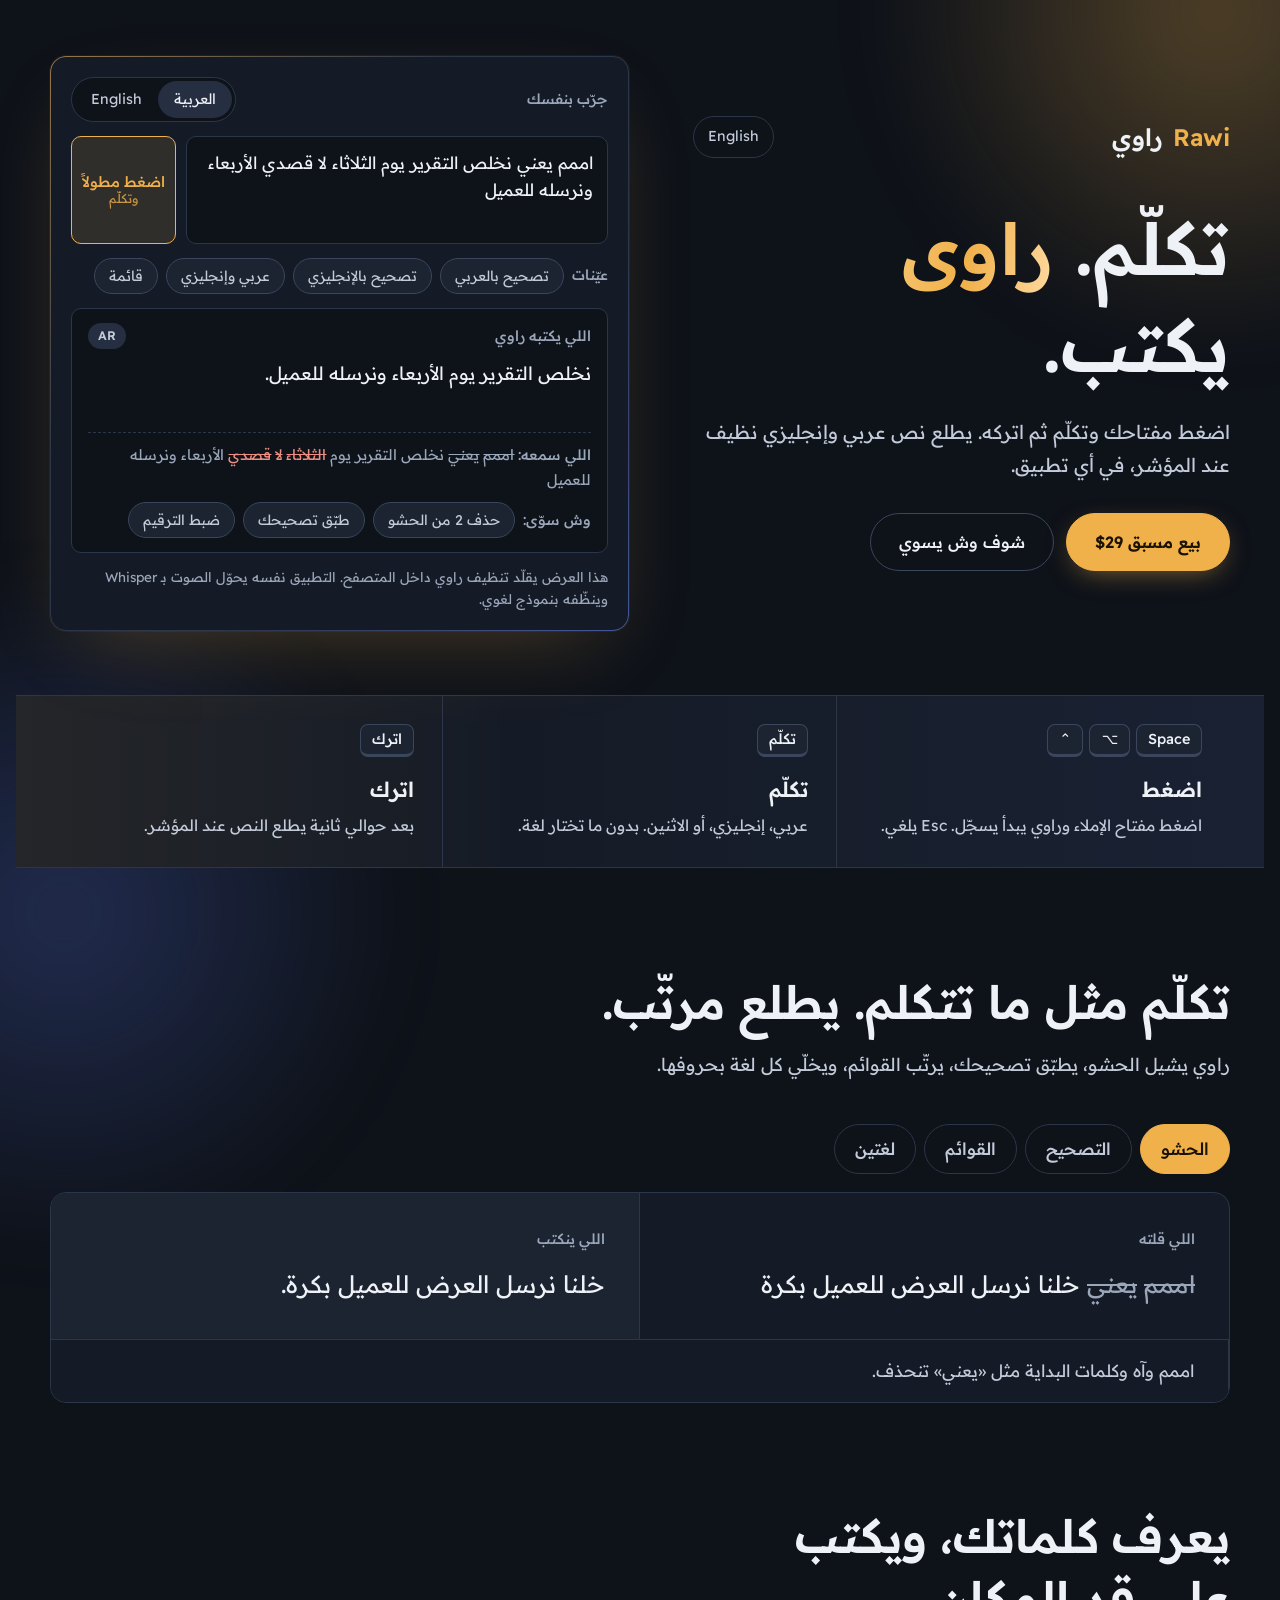
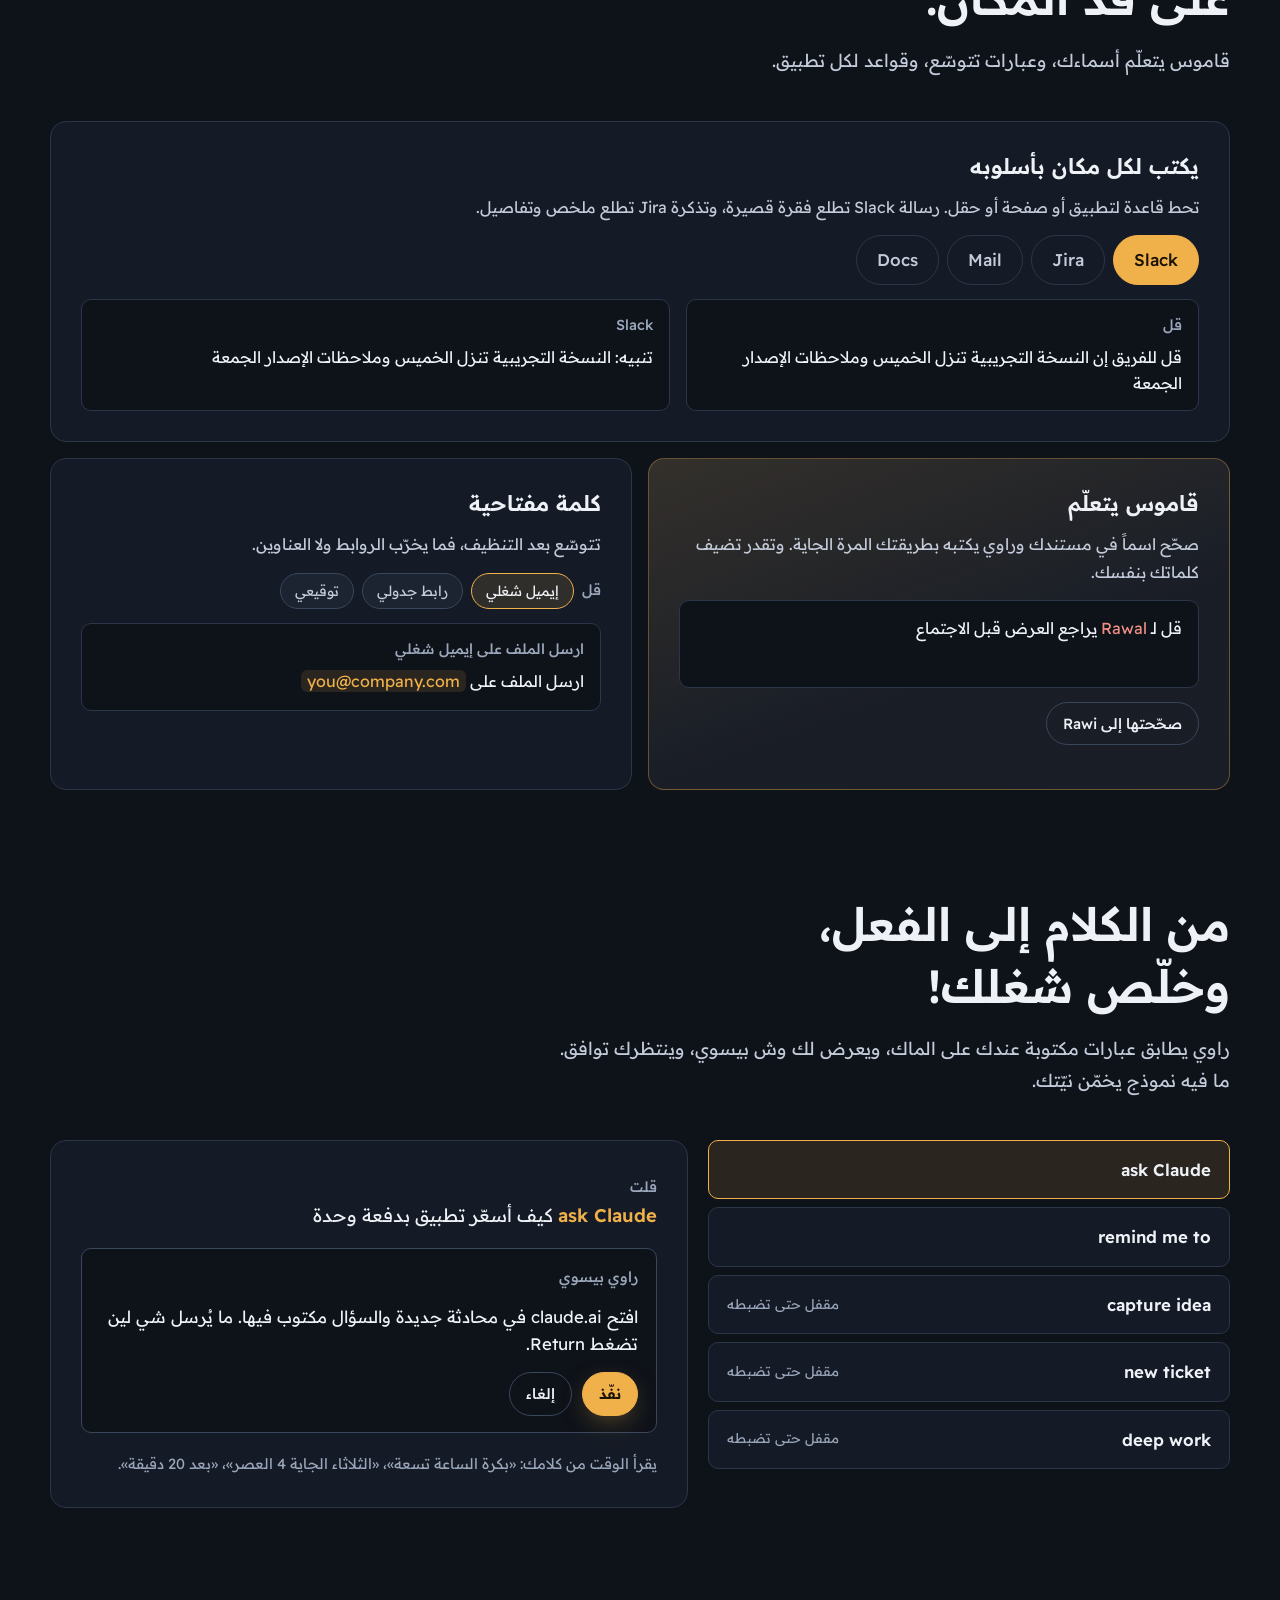
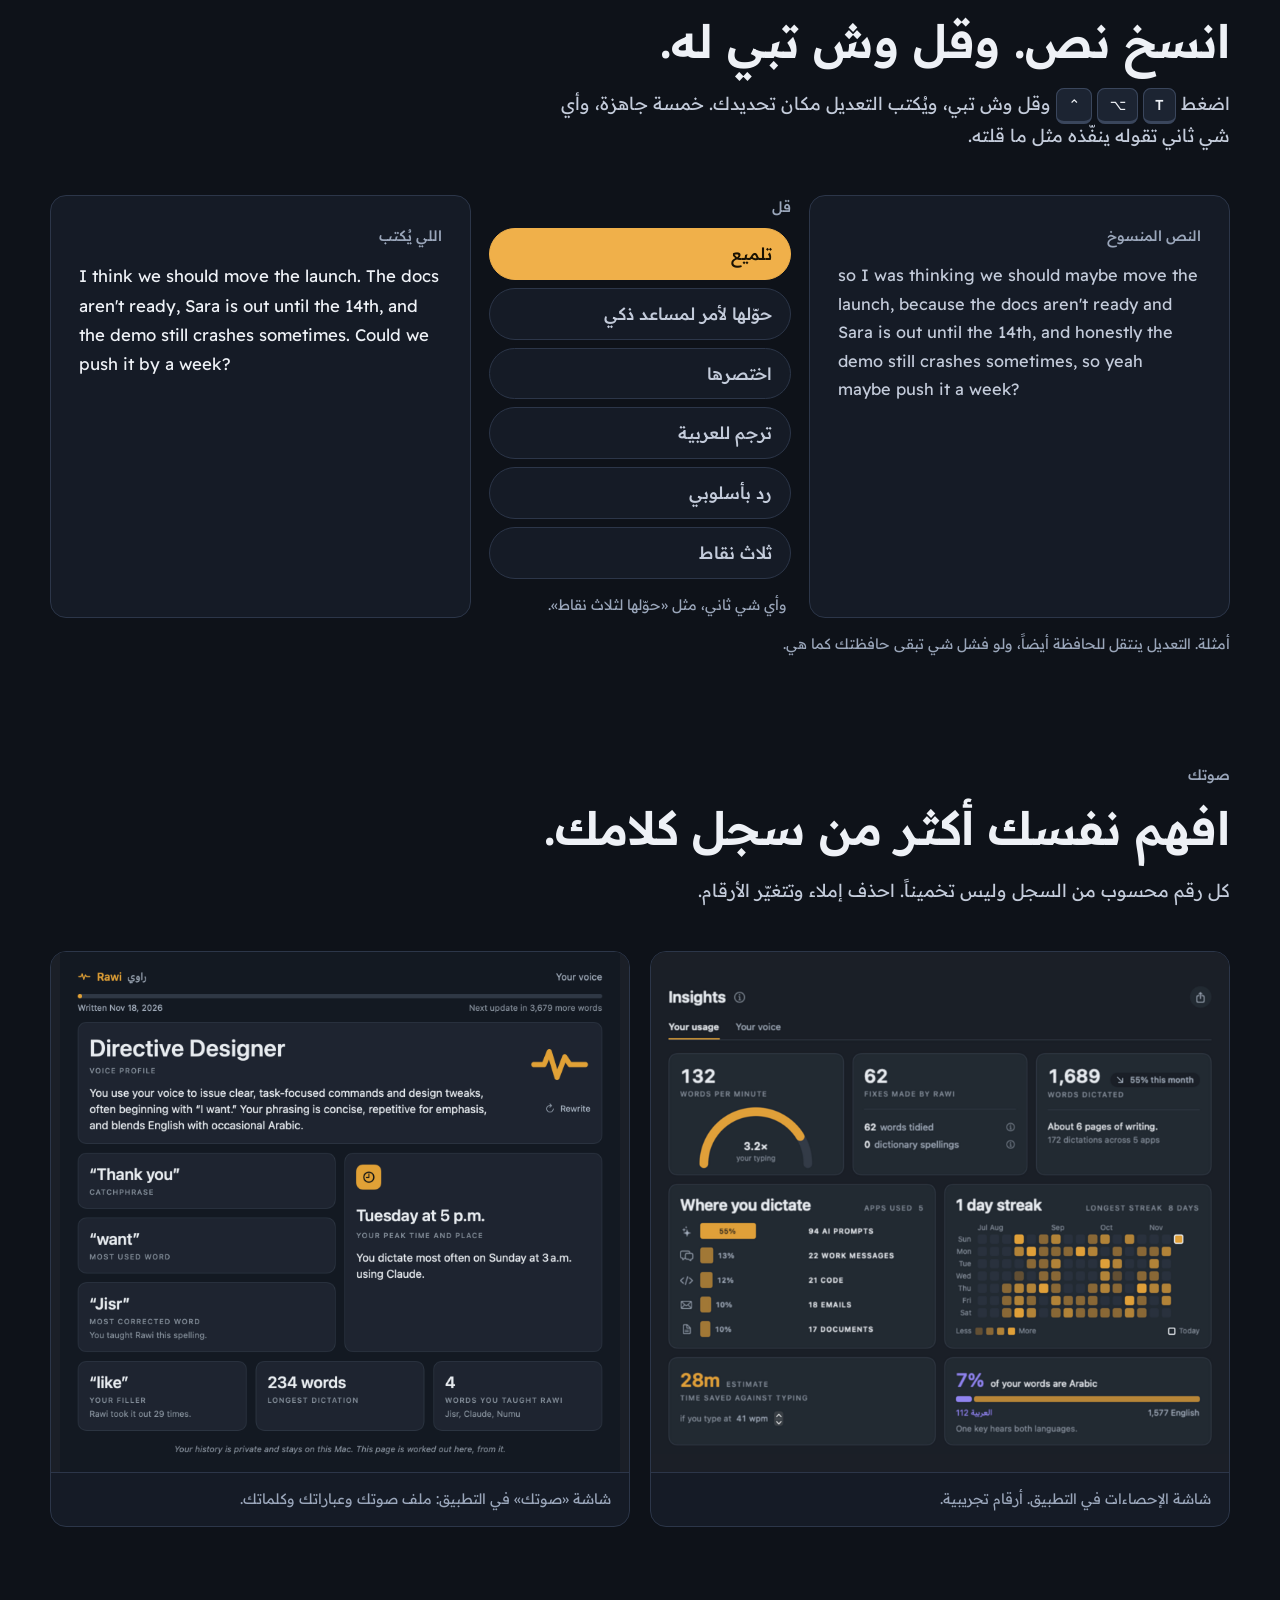
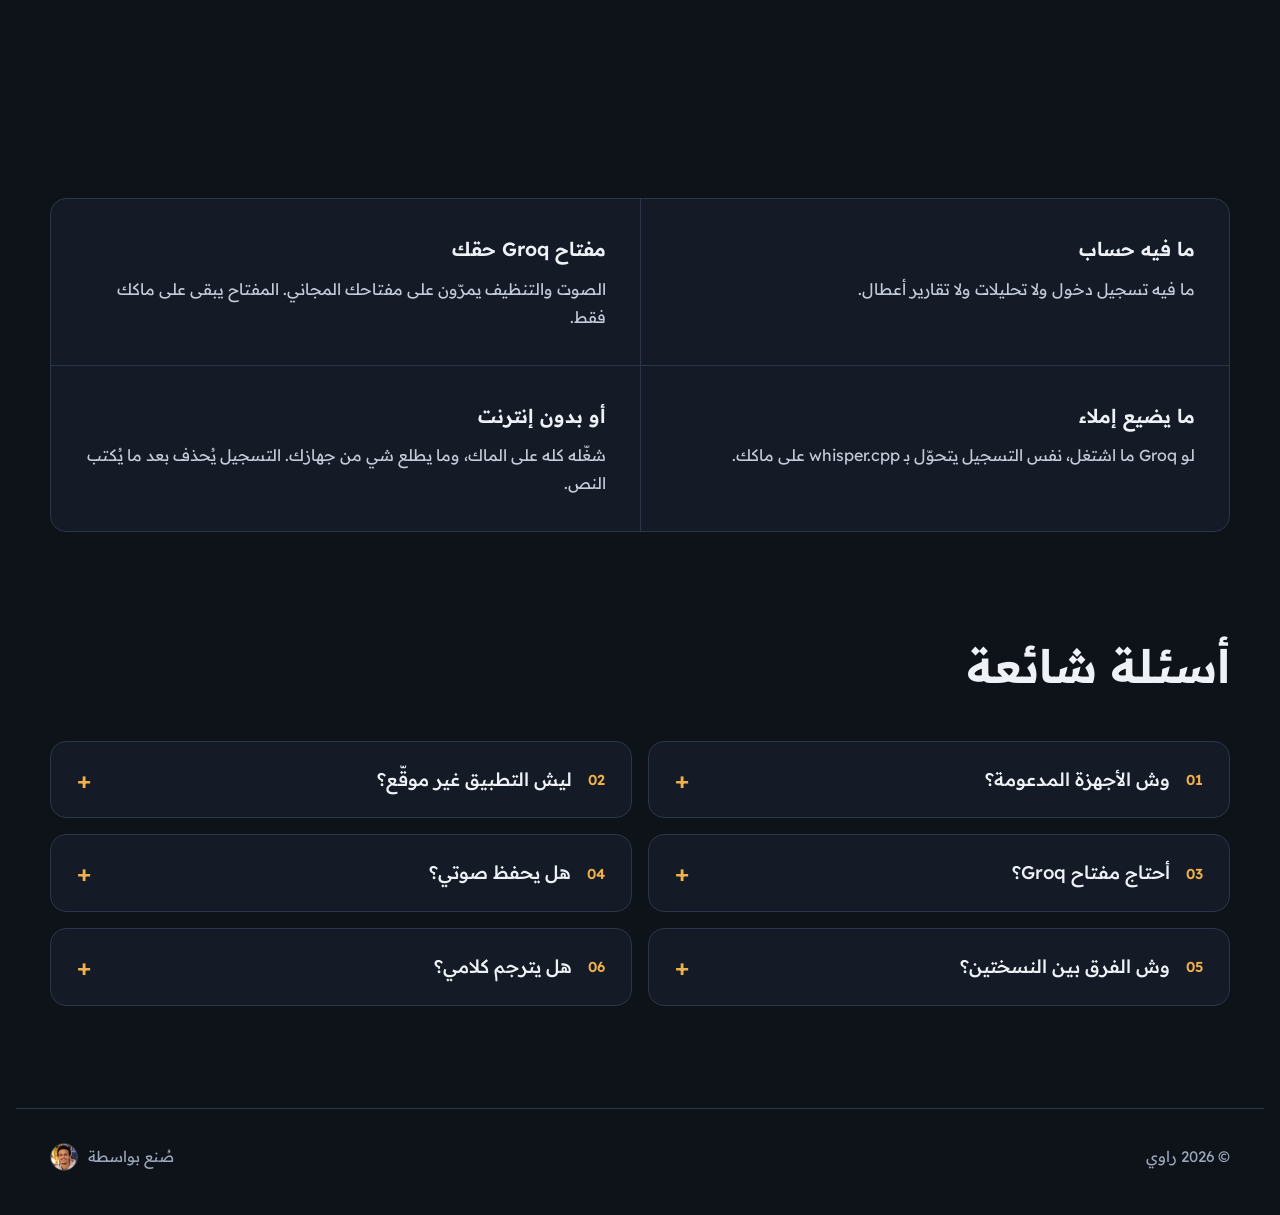
==== site/index.html @ e1a89fc9 "feat(site): Rawi landing page as a static site for rawi.waleedelaghil.com Co-Authored-By: Claude Son" ====
<!doctype html>
<html lang="ar" dir="rtl">
<head>
<meta charset="utf-8">
<meta name="viewport" content="width=device-width,initial-scale=1,viewport-fit=cover">
<title>Rawi راوي | إملاء بالصوت للماك بالعربي والإنجليزي</title>
<meta name="description" content="Rawi (راوي): hold a key, speak Arabic, English, or both in one sentence, and clean text lands at your cursor in any Mac app. Pay once.">
<meta property="og:title" content="Rawi راوي">
<meta property="og:description" content="Speak. Rawi types. Arabic, English, and both in one sentence, on your Mac.">
<meta property="og:type" content="website">
<meta property="og:url" content="https://rawi.waleedelaghil.com/">
<meta name="theme-color" content="#0e1219">
<link rel="icon" href="data:image/svg+xml,%3Csvg xmlns='http://www.w3.org/2000/svg' viewBox='0 0 32 32'%3E%3Crect width='32' height='32' rx='8' fill='%230e1219'/%3E%3Cpath d='M6 16h3M12 10v12M17 6v20M22 11v10M27 15v2' stroke='%23f0b04a' stroke-width='2.4' stroke-linecap='round' fill='none'/%3E%3C/svg%3E">
<link rel="preconnect" href="https://fonts.googleapis.com">
<link rel="preconnect" href="https://fonts.gstatic.com" crossorigin>
<link rel="stylesheet" href="https://fonts.googleapis.com/css2?family=Readex+Pro:wght@300;400;500;600;700&display=swap">
<link rel="stylesheet" href="styles.css">
</head>
<body>
<header class="nav">
  <div class="wrap">
    <a class="brand" href="#top"><b>Rawi</b><span>راوي</span></a>
    <nav class="nav-links" aria-label="Sections">
      <a href="#fixes" data-t="nav1"></a><a href="#everywhere" data-t="nav2"></a><a href="#commands" data-t="nav3"></a><a href="#faq" data-t="nav5"></a>
    </nav>
    <button class="lang" type="button"></button>
    <a class="btn pri sm" href="#pricing" data-t="get"></a>
  </div>
</header>

<main id="top">
<section class="hero">
  <div class="wrap">
    <div>
      <div class="hero-brand"><a class="brand" href="#top"><b>Rawi</b><span>راوي</span></a><button class="lang" type="button"></button></div>
      <h1 data-h="h1"></h1>
      <p class="sub" data-t="sub"></p>
      <div class="cta">
        <a class="btn pri" href="#pricing" data-t="get"></a>
        <a class="btn" href="#fixes" data-t="see"></a>
      </div>
    </div>
    <div class="demo" id="demo">
      <div class="demo-top">
        <span class="lbl" data-t="demoT"></span>
        <div class="seg" role="group" aria-label="Language"><button type="button" data-sl="ar" aria-pressed="true">العربية</button><button type="button" data-sl="en" aria-pressed="false">English</button></div>
      </div>
      <div class="field">
        <textarea id="typeIn" rows="3" aria-label="What you say"></textarea>
        <button class="mic" id="talk" type="button"><span id="talkT"></span><small id="talkS"></small></button>
      </div>
      <div class="chips" id="samples"></div>
      <div class="out" aria-live="polite">
        <div class="wave" id="wave" aria-hidden="true" hidden></div>
        <div class="out-h"><span class="lbl" data-t="typedL"></span><span class="tag" id="tag">AR</span></div>
        <div id="typed" class="ph" dir="auto"></div>
        <div class="heard" id="heard" dir="auto"></div>
        <div class="chips" id="notes"></div>
      </div>
      <p class="fine" data-t="fine"></p>
    </div>
  </div>
</section>

<div class="how">
  <div class="wrap">
    <div class="how-i"><div class="keys"><kbd>⌃</kbd><kbd>⌥</kbd><kbd>Space</kbd></div><h3 data-t="h1t"></h3><p data-t="h1p"></p></div>
    <div class="how-i"><div class="keys"><kbd data-t="spk"></kbd></div><h3 data-t="h2t"></h3><p data-t="h2p"></p></div>
    <div class="how-i"><div class="keys"><kbd data-t="rel"></kbd></div><h3 data-t="h3t"></h3><p data-t="h3p"></p></div>
  </div>
</div>

<section class="s" id="fixes">
  <div class="wrap">
    <div class="sh rv"><h2 data-t="fxH"></h2><p data-t="fxP"></p></div>
    <div class="tabs rv" role="tablist" id="fxTabs"></div>
    <div class="panel fix rv" id="fxPanel"></div>
  </div>
</section>

<section class="s" id="everywhere" style="padding-block-start:0">
  <div class="wrap">
    <div class="sh rv"><h2 data-t="bnH"></h2><p data-t="bnP"></p></div>
    <div class="bento">
      <div class="panel cell c-dest rv">
        <h3 data-t="deT"></h3><p data-t="deP"></p>
        <div class="tabs" role="tablist" id="deTabs"></div>
        <div class="dest"><div class="mini" id="deSaid"></div><div class="mini fade" id="deOut"></div></div>
      </div>
      <div class="panel cell c-dict rv">
        <h3 data-t="dcT"></h3><p data-t="dcP"></p>
        <div class="mini" id="dcSent"></div>
        <div class="row"><button class="btn sm" id="dcBtn" type="button"></button><span class="ok" id="dcOk"></span></div>
        <div class="chips" id="dcList"></div>
      </div>
      <div class="panel cell c-snip rv">
        <h3 data-t="snT"></h3><p data-t="snP"></p>
        <div class="chips" id="snTrig"></div>
        <div class="mini fade" id="snOut"></div>
      </div>
    </div>
  </div>
</section>

<section class="s" id="commands" style="padding-block-start:0">
  <div class="wrap">
    <div class="sh rv"><h2 data-t="cmH"></h2><p data-t="cmP"></p></div>
    <div class="cmds">
      <div class="cmdlist rv" id="cmdList" role="group"></div>
      <div class="panel pill rv" id="cmdPill"></div>
    </div>
  </div>
</section>

<section class="s" id="transforms" style="padding-block-start:0">
  <div class="wrap">
    <div class="sh rv"><h2 data-t="tfH"></h2><p data-h="tfP"></p></div>
    <div class="tf rv">
      <div class="panel"><span class="lbl" data-t="tfA"></span><div class="txt" id="tfSrc" lang="en" dir="ltr"></div></div>
      <div class="say" id="tfSay" role="group"></div>
      <div class="panel"><span class="lbl" data-t="tfB"></span><div class="res fade" id="tfRes"></div></div>
    </div>
    <p class="note" style="margin-block-start:14px" data-t="tfN"></p>
  </div>
</section>

<section class="s" id="insights" style="padding-block-start:0">
  <div class="wrap">
    <div class="sh rv"><span class="lbl" data-t="inK"></span><h2 data-t="inH" style="margin-block-start:8px"></h2><p data-t="inP"></p></div>
    <div class="shots">
      <figure class="panel shot rv"><img id="imgIn" src="assets/insights.png" width="1600" height="1340" alt=""><figcaption data-t="inC"></figcaption></figure>
      <figure class="panel shot rv"><img id="imgVc" src="assets/voice.png" width="1520" height="1414" alt=""><figcaption data-t="vcC"></figcaption></figure>
    </div>
  </div>
</section>

<section class="s" id="privacy" style="padding-block-start:0">
  <div class="wrap">
    <div class="sh rv"><h2 data-t="pvH"></h2></div>
    <div class="panel priv rv" id="pvGrid"></div>
  </div>
</section>


<section class="s" id="faq" style="padding-block-start:0">
  <div class="wrap">
    <div class="sh rv"><h2 data-t="fqH"></h2></div>
    <div class="faq rv" id="faqList"></div>
  </div>
</section>
</main>

<div class="modal" id="modal" hidden role="dialog" aria-modal="true" aria-label="Rawi"><div class="mbox"><button class="mx" type="button" aria-label="Close">&times;</button><div class="offer" id="offer"></div></div></div>
<footer><div class="wrap"><span data-t="copy"></span><a class="byline" href="https://www.waleedelaghil.com/" target="_blank" rel="noopener noreferrer" aria-label="Waleed Elaghil"><span data-t="made"></span><img src="assets/waleed.png" width="28" height="28" alt="Waleed Elaghil"></a></div></footer>


<script src="engine.js"></script>
<script src="copy.js"></script>
<script src="app.js"></script>
</body>
</html>
---- site/styles.css ----
/* One theme (dark, matching the app), one accent (amber), one type family that carries Arabic and Latin.
   Shape rule: buttons, chips and tabs are pills; panels are 16px; inner blocks are 10px. */
:root{
  --bg:#0e1219; --s1:#151b26; --s2:#1c2432; --s3:#252f41;
  --line:#2c3649; --line2:#3a465c;
  --text:#eef1f6; --soft:#c3cbda; --mute:#9aa6ba;
  --amber:#f0b04a; --amber-d:#c98a22; --amber-ink:#1a1203; --amber-bg:rgba(240,176,74,.12);
  --ok:#7fd1a0;
  --font:'Readex Pro','Geeza Pro','Segoe UI',system-ui,-apple-system,sans-serif;
  --r1:999px; --r2:16px; --r3:10px;
  --max:1180px;
  color-scheme:dark;
}
*{box-sizing:border-box}
html{scroll-behavior:smooth;scroll-padding-top:84px}
body{margin:0;background:var(--bg);color:var(--text);font:400 1.0625rem/1.75 var(--font);-webkit-font-smoothing:antialiased;overflow-x:hidden;
  padding-inline:max(16px,env(safe-area-inset-left,0px)) max(16px,env(safe-area-inset-right,0px))}
:lang(en){--lh-h:1.12}
:lang(ar){--lh-h:1.35}
button,input,textarea{font:inherit;color:inherit}
button{cursor:pointer}
a{color:inherit}
:focus-visible{outline:2px solid var(--amber);outline-offset:3px}
.wrap{max-width:var(--max);margin-inline:auto}
[hidden]{display:none!important}

/* ---------- nav ---------- */
.nav{position:fixed;inset-block-start:14px;inset-inline:0;z-index:20;display:flex;justify-content:center;padding-inline:16px;pointer-events:none;visibility:hidden;opacity:0;transform:translateY(-150%);transition:transform .5s cubic-bezier(.16,1,.3,1),opacity .3s,visibility 0s .5s}
.nav.show{visibility:visible;opacity:1;transform:none;transition:transform .5s cubic-bezier(.16,1,.3,1),opacity .3s,visibility 0s}
.nav .wrap{pointer-events:auto;width:min(980px,100%);height:58px;display:flex;align-items:center;gap:20px;padding-inline:22px 10px;border-radius:var(--r1);background:rgba(21,27,38,.78);backdrop-filter:blur(16px);-webkit-backdrop-filter:blur(16px);border:1px solid var(--line2);box-shadow:0 18px 50px -18px rgba(0,0,0,.65),0 0 0 1px rgba(240,176,74,.06)}
.hero-brand{display:flex;align-items:center;justify-content:space-between;gap:16px;margin-block-end:clamp(22px,3.4vw,42px)}
.hero-brand .brand{margin-inline-end:0;font-size:1.5rem}
@media (prefers-reduced-motion:reduce){.nav,.nav.show{transition:none}}
.brand{display:flex;align-items:baseline;gap:10px;font-weight:600;font-size:1.25rem;text-decoration:none;margin-inline-end:auto}
.brand b{color:var(--amber);font-weight:600}
.nav-links{display:flex;gap:26px}
.nav-links a{color:var(--soft);text-decoration:none;font-size:.95rem}
.nav-links a:hover{color:var(--text)}
.btn{display:inline-flex;align-items:center;justify-content:center;gap:8px;white-space:nowrap;border:1px solid var(--line2);background:transparent;border-radius:var(--r1);padding:11px 22px;font-weight:500;text-decoration:none;transition:transform .15s,background .15s,border-color .15s}
.btn:active{transform:scale(.98)}
.btn:hover{border-color:var(--soft)}
.btn.pri{background:var(--amber);border-color:var(--amber);color:var(--amber-ink);font-weight:600}
.btn.pri:hover{background:#f6bf63;border-color:#f6bf63}
.btn.sm{padding:8px 16px;font-size:.92rem}
.lang{background:none;border:1px solid var(--line);color:var(--soft);padding:7px 14px;border-radius:var(--r1);font-size:.9rem}
.lang:hover{color:var(--text);border-color:var(--line2)}

/* ---------- hero ---------- */
.hero{padding-block:clamp(28px,4.5vw,56px) clamp(36px,5vw,64px)}
.hero .wrap{display:grid;grid-template-columns:minmax(0,1fr) minmax(0,1.08fr);gap:clamp(28px,5vw,72px);align-items:center}
h1{margin:0;font-weight:600;font-size:clamp(2.6rem,5.6vw,4.5rem);line-height:var(--lh-h);letter-spacing:-.02em}
:lang(ar) h1,:lang(ar) h2,:lang(ar) h3{letter-spacing:0}
h1 em{font-style:normal;color:var(--amber)}
.sub{margin:22px 0 0;color:var(--soft);font-size:1.2rem;max-width:30em}
.cta{display:flex;flex-wrap:wrap;gap:12px;margin-top:30px}
.cta .btn{padding:14px 28px;font-size:1.02rem}

.demo{background:var(--s1);border:1px solid var(--line);border-radius:var(--r2);padding:20px;display:grid;gap:14px}
.demo-top{display:flex;align-items:center;justify-content:space-between;gap:12px;flex-wrap:wrap}
.lbl{font-size:.9rem;color:var(--mute);font-weight:500}
.seg{display:inline-flex;border:1px solid var(--line);border-radius:var(--r1);padding:3px;background:var(--bg)}
.seg button{border:0;background:none;padding:6px 16px;border-radius:var(--r1);color:var(--soft);font-size:.9rem}
.seg button[aria-pressed=true]{background:var(--s3);color:var(--text)}
.field{display:grid;grid-template-columns:1fr auto;gap:10px;align-items:stretch}
.field textarea{resize:none;background:var(--bg);border:1px solid var(--line);border-radius:var(--r3);padding:12px 14px;min-height:84px;line-height:1.6;color:var(--text)}
.field textarea::placeholder{color:#8794ad}
.field textarea:focus{border-color:var(--amber);outline:none}
.mic{min-width:104px;border:1px solid var(--amber);background:var(--amber-bg);color:var(--amber);border-radius:var(--r3);padding:10px;font-weight:500;font-size:.92rem;line-height:1.35;touch-action:none;user-select:none;-webkit-user-select:none;transition:background .15s,transform .15s}
.mic.on{background:var(--amber);color:var(--amber-ink);transform:scale(.97)}
.mic small{display:block;font-weight:400;opacity:.8;font-size:.78rem}
.chips{display:flex;flex-wrap:wrap;gap:8px;align-items:center}
.chip{border:1px solid var(--line2);background:var(--s2);color:var(--soft);border-radius:var(--r1);padding:5px 14px;font-size:.88rem}
button.chip:hover{border-color:var(--amber);color:var(--text)}
button.chip[aria-pressed=true]{background:var(--amber-bg);border-color:var(--amber);color:var(--text)}
.out{position:relative;min-height:168px;background:var(--bg);border:1px solid var(--line);border-radius:var(--r3);padding:14px 16px;display:grid;gap:10px}
.out-h{display:flex;justify-content:space-between;align-items:center}
.tag{font-size:.78rem;font-weight:600;padding:2px 10px;border-radius:var(--r1);background:var(--s3);color:var(--soft)}
#typed{min-height:3.4em;font-size:1.15rem;line-height:1.65;white-space:pre-wrap;overflow-wrap:anywhere}
#typed.ph{color:var(--mute);font-size:1rem}
.heard{color:var(--mute);font-size:.92rem;line-height:1.65;border-block-start:1px dashed var(--line);padding-block-start:10px;overflow-wrap:anywhere}
del.f{color:var(--mute);text-decoration:line-through;text-decoration-color:var(--mute)}
del.c{color:#ef8f84;text-decoration:line-through;text-decoration-color:#ef8f84}
.fine{margin:0;color:var(--mute);font-size:.84rem;line-height:1.6}
.caret{display:inline-block;width:2px;height:1.05em;background:var(--amber);vertical-align:-.15em;margin-inline-start:2px;animation:bl 1s steps(1) infinite}
@keyframes bl{50%{opacity:0}}

/* ---------- how it works band ---------- */
.how{border-block:1px solid var(--line);background:var(--s1)}
.how .wrap{display:grid;grid-template-columns:repeat(3,1fr);gap:0}
.how-i{padding:28px 28px;display:grid;gap:6px;align-content:start}
.how-i+.how-i{border-inline-start:1px solid var(--line)}
.how-i h3{margin:0;font-size:1.3rem;font-weight:600}
.how-i p{margin:0;color:var(--soft);font-size:.98rem;line-height:1.65}
.keys{display:flex;gap:6px;margin-block-end:8px;direction:ltr;justify-content:flex-start}
:lang(ar) .keys{justify-content:flex-end}
kbd{font:500 .9rem/1 var(--font);padding:7px 11px;border-radius:8px;border:1px solid var(--line2);border-block-end-width:3px;background:var(--s2);color:var(--text)}

/* ---------- sections ---------- */
section.s{padding-block:clamp(56px,8vw,104px)}
.sh{max-width:44rem;margin-block-end:clamp(26px,4vw,44px)}
h2{text-wrap:balance;margin:0;font-weight:600;font-size:clamp(1.9rem,3.6vw,2.9rem);line-height:var(--lh-h);letter-spacing:-.015em}
.sh p{margin:16px 0 0;color:var(--soft);font-size:1.12rem;max-width:38em}
.panel{background:var(--s1);border:1px solid var(--line);border-radius:var(--r2)}

/* fixes: tabs left, big panel right */
.tabs{display:flex;gap:8px;flex-wrap:wrap}
.tab{border:1px solid var(--line);background:none;border-radius:var(--r1);padding:9px 20px;color:var(--soft);font-weight:500}
.tab[aria-selected=true]{background:var(--amber);border-color:var(--amber);color:var(--amber-ink)}
.tab:not([aria-selected=true]):hover{border-color:var(--soft);color:var(--text)}
.fix{margin-block-start:18px;display:grid;grid-template-columns:1fr 1fr;gap:0;overflow:hidden}
.fix>div{padding:clamp(20px,3vw,34px);display:grid;gap:12px;align-content:start}
.fix>div+div{border-inline-start:1px solid var(--line);background:var(--s2)}
.fix .big{font-size:clamp(1.15rem,2vw,1.5rem);line-height:1.7;white-space:pre-wrap;overflow-wrap:anywhere}
.fix .why{grid-column:1/-1;border-block-start:1px solid var(--line);padding:16px clamp(20px,3vw,34px);color:var(--soft);background:var(--s1)}

/* bento */
.bento{display:grid;grid-template-columns:repeat(6,1fr);gap:16px}
.cell{padding:clamp(20px,2.6vw,30px);display:grid;gap:14px;align-content:start;min-width:0}
.cell h3{margin:0;font-size:1.35rem;font-weight:600;line-height:1.3}
.cell>p{margin:0;color:var(--soft);font-size:1rem;line-height:1.7}
.c-dest{grid-column:span 6}
.c-dict{grid-column:span 3;background:linear-gradient(160deg,rgba(240,176,74,.14),rgba(240,176,74,.02) 60%),var(--s1);border-color:rgba(240,176,74,.35)}
.c-snip{grid-column:span 3}
.dest{display:grid;grid-template-columns:1fr 1.15fr;gap:16px}
.mini{background:var(--bg);border:1px solid var(--line);border-radius:var(--r3);padding:14px 16px;font-size:1rem;line-height:1.65;white-space:pre-wrap;overflow-wrap:anywhere;min-height:5.5em}
.mini .lbl{display:block;margin-block-end:6px;white-space:normal}
mark{background:var(--amber-bg);color:var(--amber);padding:1px 6px;border-radius:6px}
.hot{color:#ef8f84}
.row{display:flex;gap:10px;flex-wrap:wrap;align-items:center}
.ok{color:var(--ok);font-size:.92rem}

/* commands */
.cmds{display:grid;grid-template-columns:minmax(0,.9fr) minmax(0,1.1fr);gap:20px;align-items:start}
.cmdlist{display:grid;gap:8px}
.cmd{display:flex;align-items:center;justify-content:space-between;gap:12px;text-align:start;border:1px solid var(--line);background:var(--s1);border-radius:var(--r3);padding:14px 18px;transition:border-color .15s,background .15s}
.cmd:hover{border-color:var(--line2)}
.cmd[aria-pressed=true]{border-color:var(--amber);background:var(--amber-bg)}
.cmd b{font-weight:600;font-size:1.05rem}
.cmd span{color:var(--mute);font-size:.84rem;white-space:nowrap}
.pill{padding:clamp(20px,3vw,30px);display:grid;gap:18px;position:sticky;top:92px}
.pill .said{font-size:1.15rem;line-height:1.6}
.pill .said b{color:var(--amber);font-weight:600}
.will{background:var(--bg);border:1px solid var(--line2);border-radius:var(--r3);padding:16px 18px;display:grid;gap:14px}
.will p{margin:0;font-size:1.05rem;line-height:1.6;overflow-wrap:anywhere}
.times{margin:0;color:var(--mute);font-size:.92rem}

/* transforms: three columns, unequal */
.tf{display:grid;grid-template-columns:minmax(0,1fr) minmax(0,.72fr) minmax(0,1fr);gap:18px;align-items:stretch}
.tf>.panel{position:relative;padding:clamp(18px,2.4vw,28px);display:grid;gap:12px;align-content:start}
.tf .txt{font-size:1.02rem;line-height:1.75;color:var(--soft);overflow-wrap:anywhere}
.tf .res{font-size:1.05rem;line-height:1.75;overflow-wrap:anywhere;min-height:8em}
.tf .res[dir=ltr]{text-align:left}.tf .res[dir=rtl]{text-align:right}
.say{display:grid;gap:8px;align-content:start}
.say button{text-align:start;border:1px solid var(--line);background:var(--s1);border-radius:var(--r1);padding:10px 18px;color:var(--soft);font-weight:500;transition:border-color .15s,background .15s}
.say button:hover{border-color:var(--soft);color:var(--text)}
.say button[aria-pressed=true]{background:var(--amber);border-color:var(--amber);color:var(--amber-ink)}
.say .hint{color:var(--mute);font-size:.9rem;margin:6px 4px 0}

/* insights and history: real screens */
.shots{display:grid;grid-template-columns:repeat(2,minmax(0,1fr));gap:20px;align-items:stretch}
.shot{margin:0;overflow:hidden}
.shot{display:flex;flex-direction:column}
.shot img{display:block;width:100%;height:auto;aspect-ratio:10/9;object-fit:contain;background:#1b1f27}
.shot figcaption{margin-block-start:auto}
.shot figcaption{padding:14px 18px;color:var(--mute);font-size:.9rem;border-block-start:1px solid var(--line)}
.shots .col{display:grid;gap:20px}
.vc{padding:clamp(20px,2.6vw,30px);display:grid;gap:20px;align-content:start;background:linear-gradient(160deg,rgba(240,176,74,.10),rgba(240,176,74,0) 55%),var(--s1)}
.vc-top{display:flex;justify-content:space-between;gap:18px;align-items:flex-start}
.vc-arch{font-size:clamp(1.6rem,2.8vw,2.2rem);font-weight:600;line-height:1.15;margin-block-end:6px}
.vc-sum{margin:12px 0 0;font-size:1.05rem;line-height:1.7;color:var(--text)}
.vc-peak{margin:8px 0 0;color:var(--soft);font-size:.98rem}
.vc-mark{width:72px;height:72px;flex:none}
.vc-grid{display:grid;grid-template-columns:repeat(3,minmax(0,1fr));gap:10px}
.vc-t{background:var(--bg);border:1px solid var(--line);border-radius:var(--r3);padding:14px 16px;display:grid;gap:4px;align-content:start;min-width:0}
.vc-t b{font-size:1.15rem;font-weight:600;overflow-wrap:anywhere}
.vc-t small{color:var(--mute);font-size:.82rem}
@media (max-width:640px){.vc-grid{grid-template-columns:repeat(2,minmax(0,1fr))}}
.facts{margin:0;padding:0;list-style:none;display:grid;gap:12px;padding:6px 4px}
.facts li{color:var(--soft);padding-inline-start:0}
.facts b{color:var(--text);font-weight:600}

/* privacy */
.priv{display:grid;grid-template-columns:repeat(2,1fr);gap:0;overflow:hidden}
.priv>div{padding:clamp(22px,3vw,34px);display:grid;gap:8px;align-content:start}
.priv>div:nth-child(odd){border-inline-end:1px solid var(--line)}
.priv>div:nth-child(-n+2){border-block-end:1px solid var(--line)}
.priv h3{margin:0;font-size:1.2rem;font-weight:600}
.priv p{margin:0;color:var(--soft);font-size:1rem}

/* pricing */
.price{display:grid;grid-template-columns:minmax(0,.9fr) minmax(0,1.1fr);gap:20px;align-items:stretch}
.plan{padding:clamp(24px,3.2vw,38px);display:grid;gap:18px;align-content:start}
.plan.src{border-color:var(--amber);background:linear-gradient(170deg,rgba(240,176,74,.1),rgba(240,176,74,0) 55%),var(--s1)}
.plan h3{margin:0;font-size:1.5rem;font-weight:600}
.amt{display:flex;align-items:baseline;gap:12px}
.amt strong{font-size:3rem;font-weight:600;line-height:1;letter-spacing:-.02em}
.amt .was{color:var(--mute);font-size:1.5rem;text-decoration:line-through;text-decoration-thickness:2px}
.amt span{color:var(--mute);font-size:.95rem}
.plan ul{margin:0;padding:0;list-style:none;display:grid;gap:10px}
.plan li{color:var(--soft);padding-inline-start:26px;position:relative;line-height:1.6}
.plan li::before{content:"";position:absolute;inset-inline-start:2px;top:.62em;width:11px;height:6px;border-left:2px solid var(--amber);border-bottom:2px solid var(--amber);transform:rotate(-45deg)}
.plan .btn{justify-self:start;padding:13px 26px}
.note{color:var(--mute);font-size:.9rem;margin:0}
.vibe{margin-block-start:20px;padding:clamp(20px,3vw,30px);display:grid;gap:14px}
.vibe h3{margin:0;font-size:1.2rem}
.vibe p{margin:0;color:var(--soft)}
.calc{margin-block-start:20px;padding:clamp(22px,3vw,34px);display:grid;grid-template-columns:minmax(0,1fr) minmax(0,1fr);gap:clamp(20px,3vw,40px);align-items:center}
.calc h3{margin:0;font-size:1.5rem;font-weight:600}
.calc p{margin:8px 0 0;color:var(--soft)}
.calc label{display:grid;gap:8px;color:var(--soft);font-size:.95rem}
.calc .ctl{display:grid;gap:16px;margin-block-start:18px}
.calc output,.calc input[type=number]{color:var(--text);font-weight:600}
.calc input[type=range]{width:100%;accent-color:var(--amber)}
.calc input[type=number]{width:7em;background:var(--bg);border:1px solid var(--line);border-radius:var(--r3);padding:8px 12px}
.calc .res{background:var(--bg);border:1px solid var(--line2);border-radius:var(--r3);padding:20px 22px;display:grid;gap:10px}
.calc .res div{display:flex;justify-content:space-between;gap:16px;color:var(--soft)}
.calc .res b{color:var(--text);font-weight:600}
.calc .save{border-block-start:1px solid var(--line);padding-block-start:12px;color:var(--text);font-size:1.1rem}
.calc .save b{color:var(--amber);font-size:2rem;line-height:1.1}
@media (max-width:980px){.calc{grid-template-columns:1fr}}
.incl{margin-block-start:20px;display:grid;grid-template-columns:repeat(2,1fr);gap:8px 32px;padding:4px 2px}
.incl span{color:var(--soft);font-size:.98rem;padding-inline-start:18px;position:relative}
.incl span::before{content:"";position:absolute;inset-inline-start:0;top:.7em;width:7px;height:2px;background:var(--amber)}

/* faq */
.faq{display:grid;grid-template-columns:repeat(2,minmax(0,1fr));gap:16px;align-items:start;counter-reset:q}
@media (max-width:760px){.faq{grid-template-columns:1fr}}
details{counter-increment:q;background:var(--s1);border:1px solid var(--line);border-radius:var(--r2);transition:border-color .15s,background .15s}
details:hover{border-color:var(--line2)}
details[open]{border-color:rgba(240,176,74,.5);background:linear-gradient(170deg,rgba(240,176,74,.07),rgba(240,176,74,0) 60%),var(--s1)}
summary{list-style:none;cursor:pointer;padding:24px 26px;font-weight:500;font-size:1.15rem;line-height:1.5;display:flex;justify-content:space-between;align-items:center;gap:16px}
summary::-webkit-details-marker{display:none}
summary::before{content:counter(q,decimal-leading-zero);color:var(--amber);font-size:.9rem;font-weight:600;font-variant-numeric:tabular-nums;direction:ltr;align-self:flex-start;padding-block-start:.3em}
summary span{flex:1}
summary::after{content:"+";color:var(--amber);font-size:1.5rem;line-height:1}
details[open] summary::after{content:"-"}
details p{margin:0;padding:0 26px 24px;color:var(--soft);font-size:1.02rem;line-height:1.75}

footer{border-block-start:1px solid var(--line);padding-block:34px 44px;color:var(--mute);font-size:.95rem}
.byline{display:inline-flex;align-items:center;gap:10px;text-decoration:none;color:var(--mute);transition:color .15s}
.byline:hover{color:var(--text)}
.byline img{width:28px;height:28px;border-radius:50%;object-fit:cover;border:1px solid var(--line2)}
footer .wrap{align-items:center;display:flex;justify-content:space-between;gap:16px;flex-wrap:wrap}

/* reveal */
.rv{opacity:0;transform:translateY(16px);transition:opacity .6s cubic-bezier(.16,1,.3,1),transform .6s cubic-bezier(.16,1,.3,1)}
.rv.in{opacity:1;transform:none}
.fade{animation:fd .3s ease}
@keyframes fd{from{opacity:.0;transform:translateY(4px)}to{opacity:1;transform:none}}
@media (prefers-reduced-motion:reduce){.rv{opacity:1;transform:none;transition:none}.fade{animation:none}.caret{animation:none}html{scroll-behavior:auto}}


/* ---------- atmosphere: corner glows, waveform, sheen ---------- */
body::before,body::after{content:"";position:fixed;z-index:-1;pointer-events:none;width:70vmax;height:70vmax;border-radius:50%;filter:blur(40px);will-change:transform}
body::before{inset-block-start:-34vmax;inset-inline-start:-30vmax;background:radial-gradient(closest-side,rgba(240,176,74,.30),rgba(240,176,74,.08) 55%,transparent 75%);animation:drift1 22s ease-in-out infinite alternate}
body::after{inset-block-end:-36vmax;inset-inline-end:-30vmax;background:radial-gradient(closest-side,rgba(96,128,255,.24),rgba(96,128,255,.07) 55%,transparent 75%);animation:drift2 26s ease-in-out infinite alternate}
@keyframes drift1{to{transform:translate(8vmax,6vmax) scale(1.12)}}
@keyframes drift2{to{transform:translate(-8vmax,-5vmax) scale(1.1)}}
h1 em{background:linear-gradient(100deg,#f6c46e,#f0b04a 45%,#ffd9a0);-webkit-background-clip:text;background-clip:text;-webkit-text-fill-color:transparent;color:var(--amber)}
.wave{position:absolute;inset:0;z-index:2;display:flex;align-items:center;justify-content:center;gap:5px;direction:ltr;background:rgba(14,18,25,.96);border-radius:inherit}
.wave[hidden]{display:none}
.wave i{display:block;width:5px;border-radius:99px;background:linear-gradient(180deg,#ffd9a0,var(--amber-d));height:var(--h);transform-origin:center;animation:wv .7s ease-in-out infinite;animation-delay:calc(var(--i)*-.04s)}
@keyframes wv{0%,100%{transform:scaleY(.25)}50%{transform:scaleY(1)}}
.demo{position:relative;box-shadow:0 30px 80px -30px rgba(240,176,74,.28),0 0 0 1px rgba(240,176,74,.06)}
.demo::before{content:"";position:absolute;inset:-1px;border-radius:inherit;padding:1px;pointer-events:none;background:linear-gradient(135deg,rgba(240,176,74,.55),transparent 35%,transparent 65%,rgba(96,128,255,.45));-webkit-mask:linear-gradient(#000 0 0) content-box,linear-gradient(#000 0 0);-webkit-mask-composite:xor;mask-composite:exclude}
.mic.on{box-shadow:0 0 0 0 rgba(240,176,74,.6);animation:ring 1.2s ease-out infinite}
@keyframes ring{to{box-shadow:0 0 0 18px rgba(240,176,74,0)}}
.panel{transition:border-color .25s,transform .25s,box-shadow .25s}
.panel:hover{border-color:var(--line2);box-shadow:0 18px 50px -24px rgba(240,176,74,.22)}
.how{background:linear-gradient(90deg,rgba(240,176,74,.07),transparent 40%,rgba(96,128,255,.06)),var(--s1)}
.btn.pri{box-shadow:0 8px 28px -10px rgba(240,176,74,.6)}
.btn.pri:hover{transform:translateY(-1px)}
@media (prefers-reduced-motion:reduce){body::before,body::after,.wave i,.mic.on{animation:none}.wave i{transform:scaleY(.6)}}


/* ---------- one offer, two panes ---------- */
.offer{display:grid;grid-template-columns:minmax(0,1fr) minmax(0,1.05fr);border:1px solid var(--line2);border-radius:24px;overflow:hidden;background:var(--s1);box-shadow:0 40px 100px -40px rgba(240,176,74,.3)}
.of-a{padding:clamp(26px,4vw,52px);display:grid;gap:20px;align-content:start;background:linear-gradient(165deg,rgba(240,176,74,.16),rgba(240,176,74,0) 60%),#10151f}
.of-b{padding:clamp(24px,3.6vw,44px);display:grid;gap:22px;align-content:start;background:var(--s2);border-inline-start:1px solid var(--line)}
.badge{justify-self:start;display:inline-flex;align-items:center;gap:8px;padding:6px 14px;border-radius:var(--r1);border:1px solid rgba(240,176,74,.5);background:var(--amber-bg);color:var(--amber);font-size:.9rem;font-weight:500}
.badge::before{content:"";width:7px;height:7px;border-radius:50%;background:var(--amber)}
.of-a h2{font-size:clamp(2rem,3.8vw,3.2rem)}
.of-a h2 mark{background:var(--amber);color:var(--amber-ink);padding:0 .22em;border-radius:12px;box-decoration-break:clone;-webkit-box-decoration-break:clone}
.of-price{display:flex;align-items:flex-end;gap:16px;flex-wrap:wrap;direction:ltr;justify-content:flex-start}
:lang(ar) .of-price{justify-content:flex-end}
.of-price .now{font-size:clamp(4.2rem,9vw,6.5rem);font-weight:700;line-height:.95;letter-spacing:-.03em}
.of-price .now sup{font-size:.42em;font-weight:600;vertical-align:top;margin-inline-end:.08em;position:relative;top:.18em}
.of-price .was{font-size:1.8rem;color:var(--mute);text-decoration:line-through;text-decoration-color:#ef6b5e;text-decoration-thickness:3px;padding-block-end:.5rem}
.of-note{margin:0;color:var(--soft)}
.of-cta{display:grid;gap:10px;margin-block-start:6px}
.of-cta .btn{width:100%;padding:16px 24px;font-size:1.05rem}
.of-fine{margin:0;color:var(--mute);font-size:.88rem;line-height:1.65}
.of-by{display:flex;align-items:center;justify-content:space-between;gap:14px;flex-wrap:wrap;border-block-start:1px solid var(--line);padding-block-start:18px;margin-block-start:8px}
.of-me{display:flex;align-items:center;gap:12px}
.of-me img{width:48px;height:48px;border-radius:50%;object-fit:cover;border:1px solid var(--line2)}
.of-me small{display:block;color:var(--mute);font-size:.82rem;line-height:1.3}
.of-me b{font-weight:600}
.of-links{display:flex;gap:8px;flex-wrap:wrap}
.of-links a{width:36px;height:36px;display:grid;place-items:center;border:1px solid var(--line2);border-radius:50%;background:rgba(238,241,246,.06);color:var(--text);transition:border-color .15s,background .15s}
.of-links svg{width:18px;height:18px;fill:none;stroke:currentColor;stroke-width:1.7;stroke-linecap:round;stroke-linejoin:round}
.of-links a:hover{border-color:var(--amber);background:var(--amber-bg)}
.phil{background:var(--amber-bg);border:1px solid rgba(240,176,74,.4);border-inline-start-width:4px;border-radius:var(--r3);padding:18px 20px;display:grid;gap:6px}
.phil .lbl{color:var(--amber)}
.phil h3{margin:0;font-size:1.3rem;font-weight:600;line-height:1.35}
.phil p{margin:0;color:var(--soft);font-size:.98rem;line-height:1.7}
.ticks{margin:0;padding:0;list-style:none;display:grid;gap:12px}
.ticks li{color:var(--soft);padding-inline-start:28px;position:relative;line-height:1.65}
.ticks li b{color:var(--text);font-weight:600}
.ticks li::before{content:"";position:absolute;inset-inline-start:3px;top:.62em;width:11px;height:6px;border-left:2px solid var(--ok);border-bottom:2px solid var(--ok);transform:rotate(-45deg)}
.mcalc{background:var(--bg);border:1px solid var(--line);border-radius:var(--r2);padding:18px 20px;display:grid;gap:12px}
.mcalc h4{margin:0;font-size:1.1rem;font-weight:600}
.mcalc .r2{display:grid;grid-template-columns:1fr 1fr;gap:12px}
.mcalc label{display:grid;gap:6px;color:var(--mute);font-size:.84rem}
.mcalc input{width:100%;background:var(--s1);border:1px solid var(--line);border-radius:var(--r3);padding:8px 12px;color:var(--text);font-weight:600;direction:ltr;text-align:start}
.mcalc input:focus{border-color:var(--amber);outline:none}
.mcalc .tot{display:flex;justify-content:space-between;align-items:baseline;gap:12px;border-block-start:1px solid var(--line);padding-block-start:12px;color:var(--soft);font-size:.95rem}
.mcalc .tot b{font-size:1.6rem;color:var(--amber);font-weight:700;direction:ltr}
@media (max-width:900px){.offer{grid-template-columns:1fr}.of-b{border-inline-start:0;border-block-start:1px solid var(--line)}}


/* ---------- pre-sale pop-up ---------- */
.modal{position:fixed;inset:0;z-index:60;display:flex;align-items:center;justify-content:center;padding:16px;background:rgba(6,9,14,.74);backdrop-filter:blur(6px);-webkit-backdrop-filter:blur(6px);opacity:0;transition:opacity .25s}
.modal.open{opacity:1}
.mbox{position:relative;width:min(820px,100%);max-height:calc(100dvh - 32px);overflow:auto;border-radius:20px;transform:translateY(14px) scale(.985);transition:transform .3s cubic-bezier(.16,1,.3,1)}
.modal.open .mbox{transform:none}
.mx{position:absolute;inset-block-start:12px;inset-inline-start:12px;z-index:3;width:34px;height:34px;border-radius:50%;border:1px solid var(--line2);background:var(--s1);color:var(--text);font-size:1.3rem;line-height:1;padding:0;display:grid;place-items:center}
.mx:hover{border-color:var(--amber)}
body.mopen{overflow:hidden}
.mbox .offer{border:1px solid var(--line2);border-radius:20px;box-shadow:none;grid-template-columns:minmax(0,.95fr) minmax(0,1.05fr)}
.mbox .of-a{padding:clamp(20px,3vw,30px);padding-block-start:clamp(52px,6vw,56px);gap:12px}
.mbox .of-b{padding:clamp(20px,3vw,30px);padding-block-start:clamp(20px,3vw,56px);gap:14px}
.mbox .badge{font-size:.8rem;padding:4px 12px}
.mbox .of-a h2{font-size:clamp(1.35rem,2.6vw,1.8rem);line-height:1.35}
.mbox .of-a h2 mark{border-radius:8px}
.mbox .of-price .now{font-size:clamp(3rem,6vw,4rem)}
.mbox .of-price .was{font-size:1.2rem;padding-block-end:.35rem}
.mbox .of-note{font-size:.9rem}
.mbox .of-cta .btn{padding:12px 20px;font-size:.95rem}
.mbox .of-fine{font-size:.78rem}
.mbox .of-by{padding-block-start:12px;margin-block-start:2px}
.mbox .of-me img{width:36px;height:36px}
.mbox .of-me small{font-size:.74rem}
.mbox .of-me b{font-size:.9rem}
.mbox .of-links a{width:32px;height:32px}
.mbox .of-links svg{width:16px;height:16px}
.mbox .phil{padding:12px 14px;gap:4px}
.mbox .phil h3{font-size:1.02rem}
.mbox .phil p{font-size:.85rem;line-height:1.6}
.mbox .ticks{gap:8px}
.mbox .ticks li{font-size:.88rem;line-height:1.55}
.mbox .mcalc{padding:12px 14px;gap:10px;border-radius:var(--r3)}
.mbox .mcalc h4{font-size:.95rem}
.mbox .mcalc label{font-size:.76rem}
.mbox .mcalc input{padding:6px 10px;font-size:.92rem}
.mbox .mcalc .tot{font-size:.82rem;padding-block-start:10px}
.mbox .mcalc .tot b{font-size:1.15rem}
@media (max-width:760px){.mbox .offer{grid-template-columns:1fr}.mbox .of-b{padding-block-start:clamp(20px,3vw,30px)}}
@media (prefers-reduced-motion:reduce){.modal,.mbox{transition:none}}


.mbox .mcalc .mc-p{margin:0;color:var(--soft);font-size:.8rem;line-height:1.55}
.mcalc .mc-row{display:flex;justify-content:space-between;gap:12px;align-items:baseline;font-size:.84rem;color:var(--soft)}
.mcalc .mc-row b{color:var(--text);font-weight:600;font-family:ui-monospace,SFMono-Regular,Menlo,monospace;font-size:.84rem}
.mcalc .mc-in{display:flex;justify-content:space-between;align-items:center;gap:12px;background:var(--s2);border:1px solid var(--line);border-radius:var(--r3);padding:8px 12px;color:var(--text);font-size:.86rem;font-weight:500}
.mcalc .mc-box{display:inline-flex;align-items:center;gap:6px;color:var(--mute)}
.mcalc .mc-box input{width:5.2em;padding:5px 8px}
.mcalc .tot{display:grid;gap:8px}
.mcalc .tot>div{display:flex;justify-content:space-between;align-items:baseline;gap:12px}
.mcalc .tot small{color:var(--mute);font-size:.74rem;line-height:1.5}
.mcalc .tot b.sv{color:var(--ok)}

/* ---------- responsive ---------- */
@media (max-width:980px){
  .hero .wrap,.cmds,.tf,.shots,.price,.dest{grid-template-columns:1fr}
  .pill{position:relative}
  .c-dict,.c-snip{grid-column:span 6}
  .how .wrap{grid-template-columns:1fr}
  .how-i+.how-i{border-inline-start:0;border-block-start:1px solid var(--line)}
  .nav-links{display:none}
}
@media (max-width:640px){
  .fix{grid-template-columns:1fr}
  .fix>div+div{border-inline-start:0;border-block-start:1px solid var(--line)}
  .priv,.incl{grid-template-columns:1fr}
  .priv>div:nth-child(odd){border-inline-end:0}
  .priv>div:not(:last-child){border-block-end:1px solid var(--line)}
  .field{grid-template-columns:1fr}
  .mic{min-height:52px}
  .nav .wrap{gap:12px}
  .nav .btn.sm{padding:8px 14px}
  .cta .btn{flex:1}
}
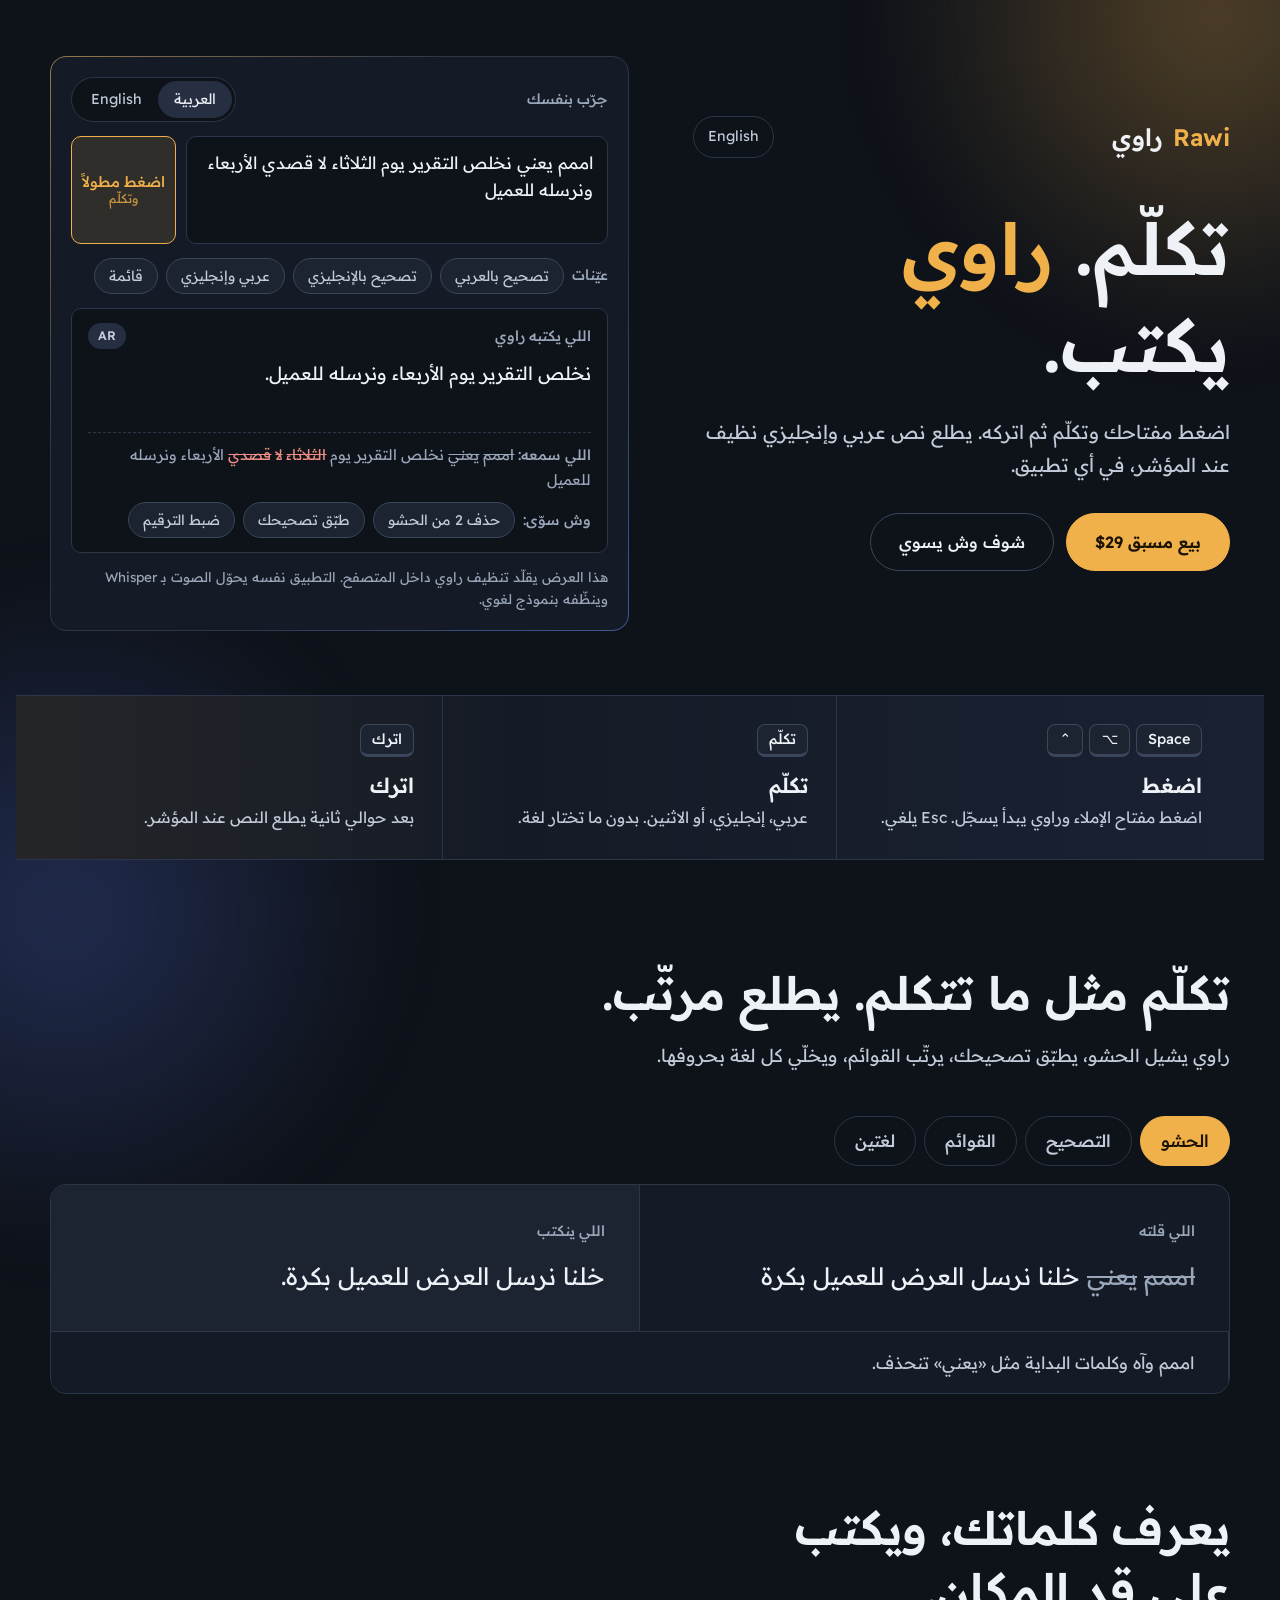
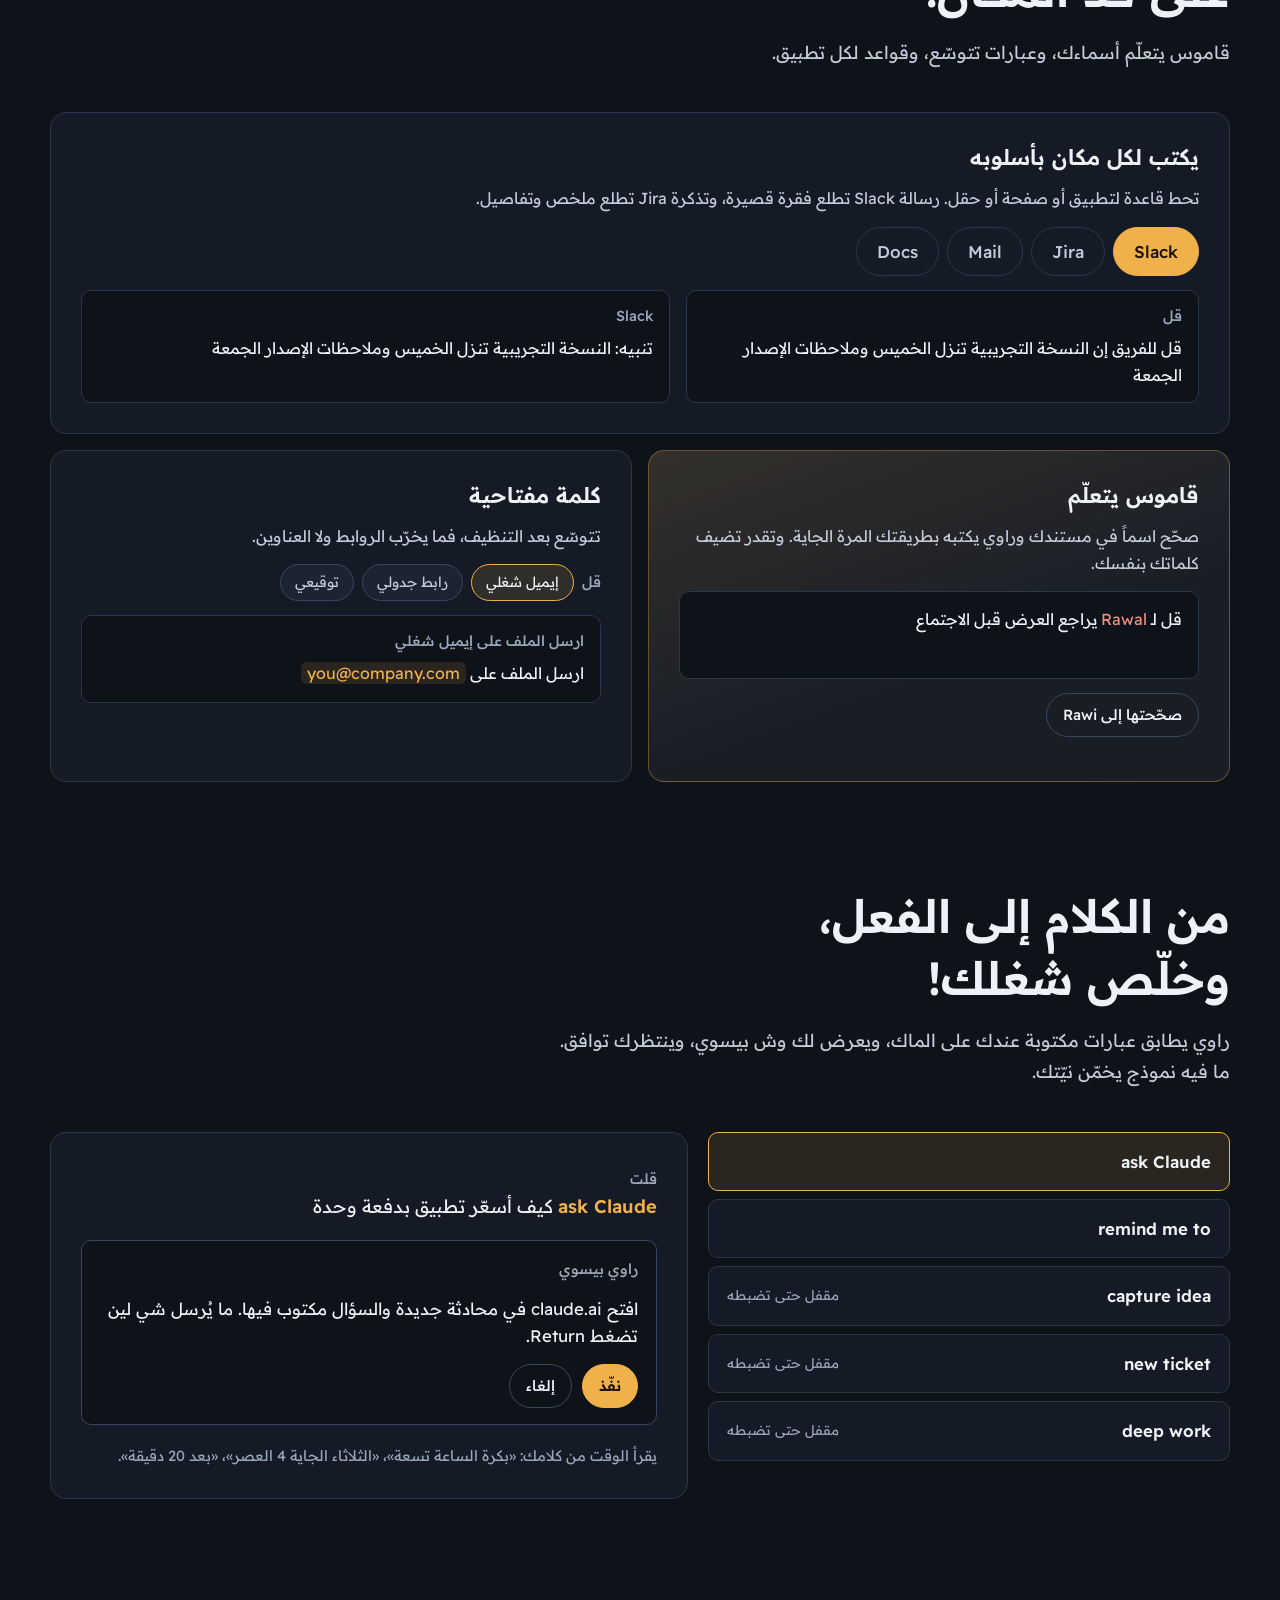
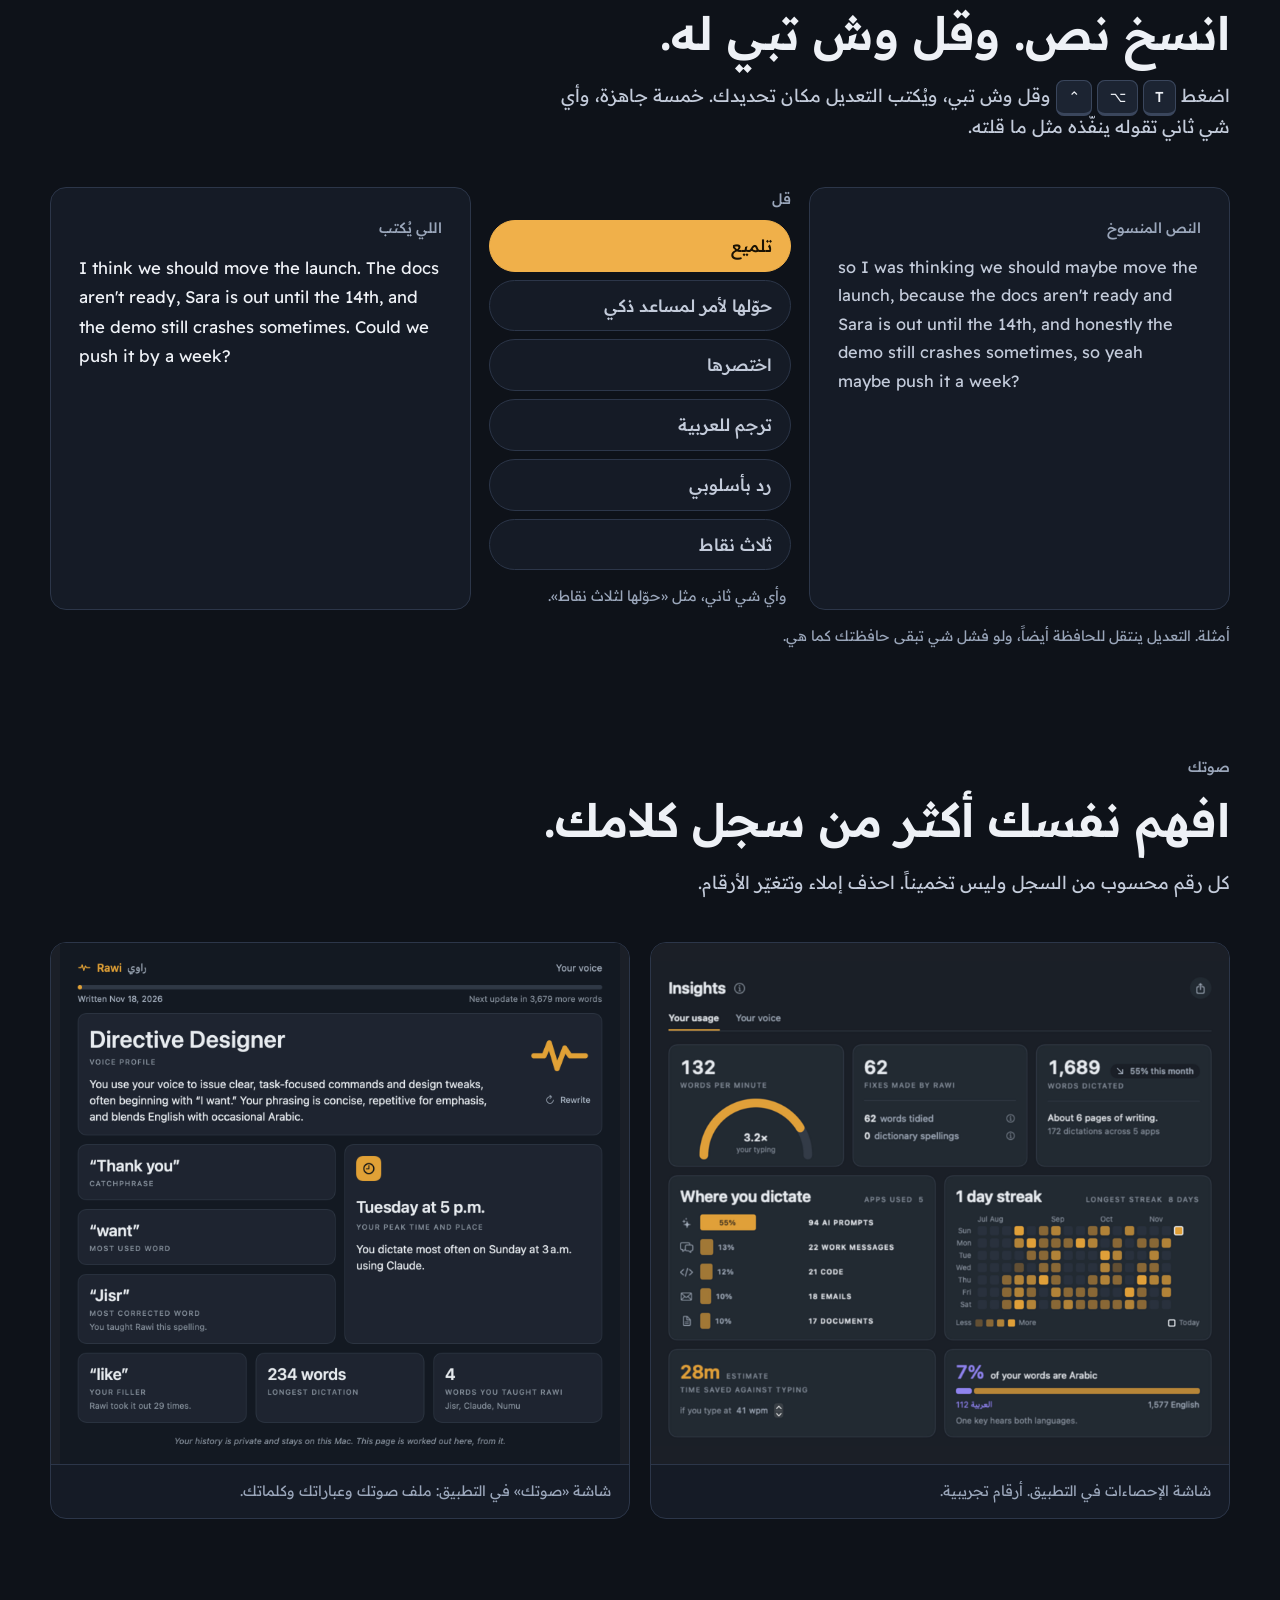
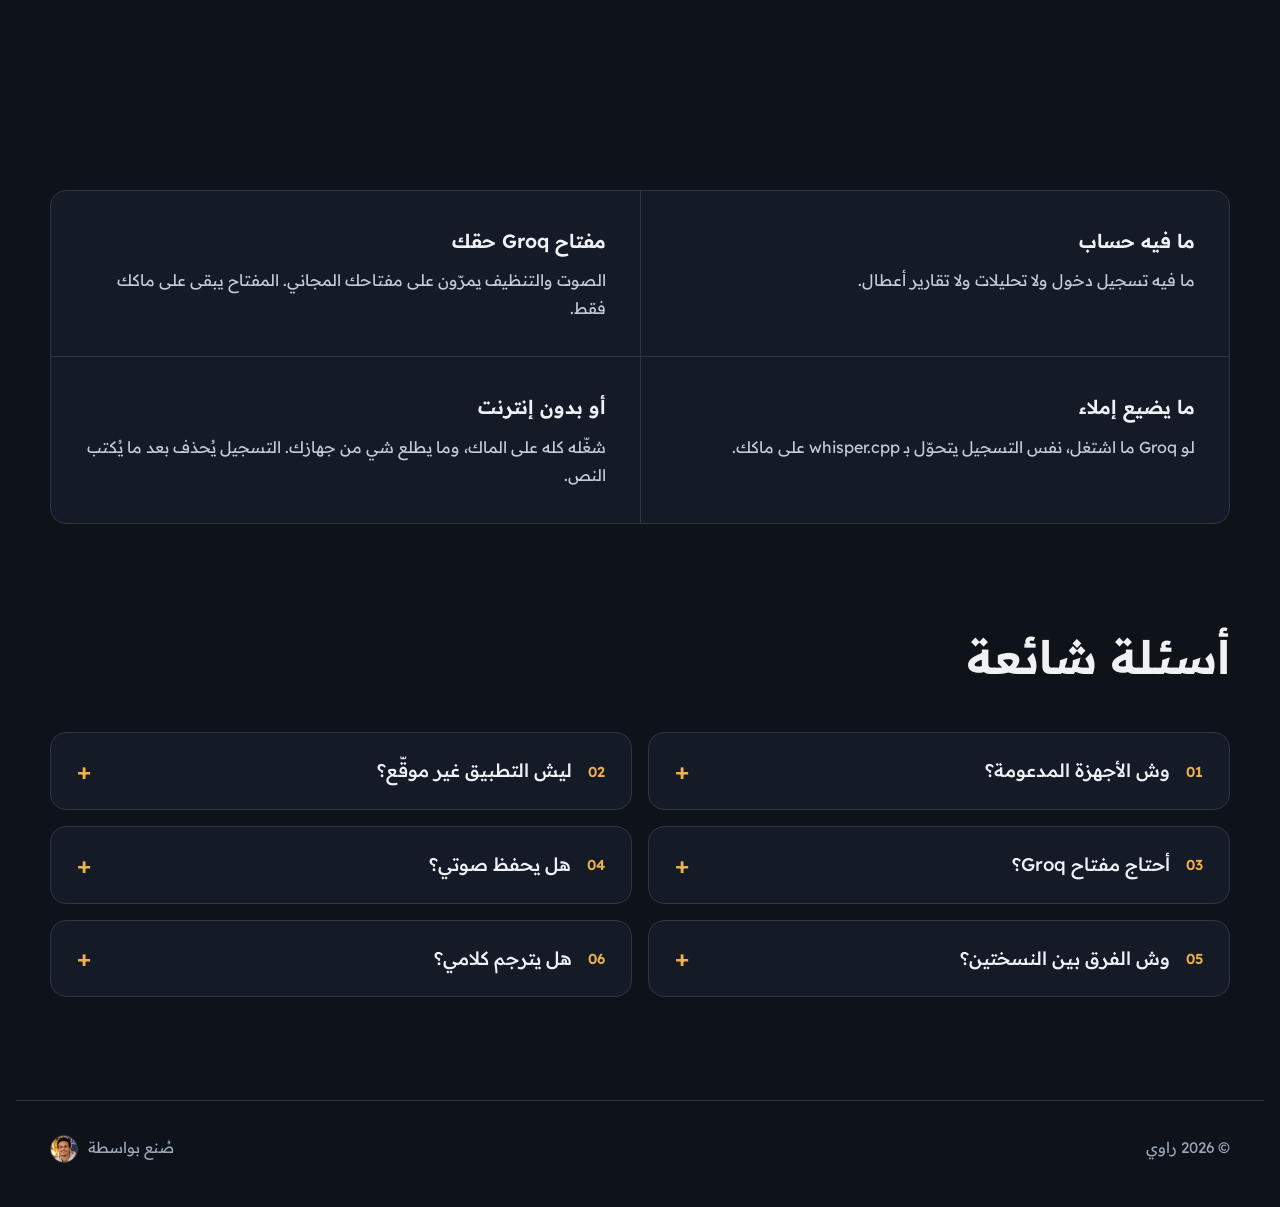
==== commit 270d1e31: "fix(site): neutral shadows, solid headline color, heading levels Co-Authored-By: Claude Sonnet 5.5 <" ====
--- a/site/index.html
+++ b/site/index.html
@@ -64,9 +64,9 @@
 
 <div class="how">
   <div class="wrap">
-    <div class="how-i"><div class="keys"><kbd>⌃</kbd><kbd>⌥</kbd><kbd>Space</kbd></div><h3 data-t="h1t"></h3><p data-t="h1p"></p></div>
-    <div class="how-i"><div class="keys"><kbd data-t="spk"></kbd></div><h3 data-t="h2t"></h3><p data-t="h2p"></p></div>
-    <div class="how-i"><div class="keys"><kbd data-t="rel"></kbd></div><h3 data-t="h3t"></h3><p data-t="h3p"></p></div>
+    <div class="how-i"><div class="keys"><kbd>⌃</kbd><kbd>⌥</kbd><kbd>Space</kbd></div><h2 data-t="h1t"></h2><p data-t="h1p"></p></div>
+    <div class="how-i"><div class="keys"><kbd data-t="spk"></kbd></div><h2 data-t="h2t"></h2><p data-t="h2p"></p></div>
+    <div class="how-i"><div class="keys"><kbd data-t="rel"></kbd></div><h2 data-t="h3t"></h2><p data-t="h3p"></p></div>
   </div>
 </div>
 
--- a/site/styles.css
+++ b/site/styles.css
@@ -27,7 +27,7 @@
 /* ---------- nav ---------- */
 .nav{position:fixed;inset-block-start:14px;inset-inline:0;z-index:20;display:flex;justify-content:center;padding-inline:16px;pointer-events:none;visibility:hidden;opacity:0;transform:translateY(-150%);transition:transform .5s cubic-bezier(.16,1,.3,1),opacity .3s,visibility 0s .5s}
 .nav.show{visibility:visible;opacity:1;transform:none;transition:transform .5s cubic-bezier(.16,1,.3,1),opacity .3s,visibility 0s}
-.nav .wrap{pointer-events:auto;width:min(980px,100%);height:58px;display:flex;align-items:center;gap:20px;padding-inline:22px 10px;border-radius:var(--r1);background:rgba(21,27,38,.78);backdrop-filter:blur(16px);-webkit-backdrop-filter:blur(16px);border:1px solid var(--line2);box-shadow:0 18px 50px -18px rgba(0,0,0,.65),0 0 0 1px rgba(240,176,74,.06)}
+.nav .wrap{pointer-events:auto;width:min(980px,100%);height:58px;display:flex;align-items:center;gap:20px;padding-inline:22px 10px;border-radius:var(--r1);background:rgba(21,27,38,.78);backdrop-filter:blur(16px);-webkit-backdrop-filter:blur(16px);border:1px solid var(--line2);box-shadow:0 18px 50px -18px rgba(0,0,0,.65)}
 .hero-brand{display:flex;align-items:center;justify-content:space-between;gap:16px;margin-block-end:clamp(22px,3.4vw,42px)}
 .hero-brand .brand{margin-inline-end:0;font-size:1.5rem}
 @media (prefers-reduced-motion:reduce){.nav,.nav.show{transition:none}}
@@ -89,7 +89,7 @@
 .how .wrap{display:grid;grid-template-columns:repeat(3,1fr);gap:0}
 .how-i{padding:28px 28px;display:grid;gap:6px;align-content:start}
 .how-i+.how-i{border-inline-start:1px solid var(--line)}
-.how-i h3{margin:0;font-size:1.3rem;font-weight:600}
+.how-i h2{margin:0;font-size:1.3rem;font-weight:600}
 .how-i p{margin:0;color:var(--soft);font-size:.98rem;line-height:1.65}
 .keys{display:flex;gap:6px;margin-block-end:8px;direction:ltr;justify-content:flex-start}
 :lang(ar) .keys{justify-content:flex-end}
@@ -256,25 +256,25 @@
 body::after{inset-block-end:-36vmax;inset-inline-end:-30vmax;background:radial-gradient(closest-side,rgba(96,128,255,.24),rgba(96,128,255,.07) 55%,transparent 75%);animation:drift2 26s ease-in-out infinite alternate}
 @keyframes drift1{to{transform:translate(8vmax,6vmax) scale(1.12)}}
 @keyframes drift2{to{transform:translate(-8vmax,-5vmax) scale(1.1)}}
-h1 em{background:linear-gradient(100deg,#f6c46e,#f0b04a 45%,#ffd9a0);-webkit-background-clip:text;background-clip:text;-webkit-text-fill-color:transparent;color:var(--amber)}
+h1 em{color:var(--amber)}
 .wave{position:absolute;inset:0;z-index:2;display:flex;align-items:center;justify-content:center;gap:5px;direction:ltr;background:rgba(14,18,25,.96);border-radius:inherit}
 .wave[hidden]{display:none}
 .wave i{display:block;width:5px;border-radius:99px;background:linear-gradient(180deg,#ffd9a0,var(--amber-d));height:var(--h);transform-origin:center;animation:wv .7s ease-in-out infinite;animation-delay:calc(var(--i)*-.04s)}
 @keyframes wv{0%,100%{transform:scaleY(.25)}50%{transform:scaleY(1)}}
-.demo{position:relative;box-shadow:0 30px 80px -30px rgba(240,176,74,.28),0 0 0 1px rgba(240,176,74,.06)}
+.demo{position:relative}
 .demo::before{content:"";position:absolute;inset:-1px;border-radius:inherit;padding:1px;pointer-events:none;background:linear-gradient(135deg,rgba(240,176,74,.55),transparent 35%,transparent 65%,rgba(96,128,255,.45));-webkit-mask:linear-gradient(#000 0 0) content-box,linear-gradient(#000 0 0);-webkit-mask-composite:xor;mask-composite:exclude}
-.mic.on{box-shadow:0 0 0 0 rgba(240,176,74,.6);animation:ring 1.2s ease-out infinite}
-@keyframes ring{to{box-shadow:0 0 0 18px rgba(240,176,74,0)}}
+.mic.on{animation:ring 1.2s ease-out infinite}
+@keyframes ring{50%{transform:scale(.94)}}
 .panel{transition:border-color .25s,transform .25s,box-shadow .25s}
-.panel:hover{border-color:var(--line2);box-shadow:0 18px 50px -24px rgba(240,176,74,.22)}
+.panel:hover{border-color:var(--line2)}
 .how{background:linear-gradient(90deg,rgba(240,176,74,.07),transparent 40%,rgba(96,128,255,.06)),var(--s1)}
-.btn.pri{box-shadow:0 8px 28px -10px rgba(240,176,74,.6)}
+
 .btn.pri:hover{transform:translateY(-1px)}
 @media (prefers-reduced-motion:reduce){body::before,body::after,.wave i,.mic.on{animation:none}.wave i{transform:scaleY(.6)}}
 
 
 /* ---------- one offer, two panes ---------- */
-.offer{display:grid;grid-template-columns:minmax(0,1fr) minmax(0,1.05fr);border:1px solid var(--line2);border-radius:24px;overflow:hidden;background:var(--s1);box-shadow:0 40px 100px -40px rgba(240,176,74,.3)}
+.offer{display:grid;grid-template-columns:minmax(0,1fr) minmax(0,1.05fr);border:1px solid var(--line2);border-radius:24px;overflow:hidden;background:var(--s1)}
 .of-a{padding:clamp(26px,4vw,52px);display:grid;gap:20px;align-content:start;background:linear-gradient(165deg,rgba(240,176,74,.16),rgba(240,176,74,0) 60%),#10151f}
 .of-b{padding:clamp(24px,3.6vw,44px);display:grid;gap:22px;align-content:start;background:var(--s2);border-inline-start:1px solid var(--line)}
 .badge{justify-self:start;display:inline-flex;align-items:center;gap:8px;padding:6px 14px;border-radius:var(--r1);border:1px solid rgba(240,176,74,.5);background:var(--amber-bg);color:var(--amber);font-size:.9rem;font-weight:500}
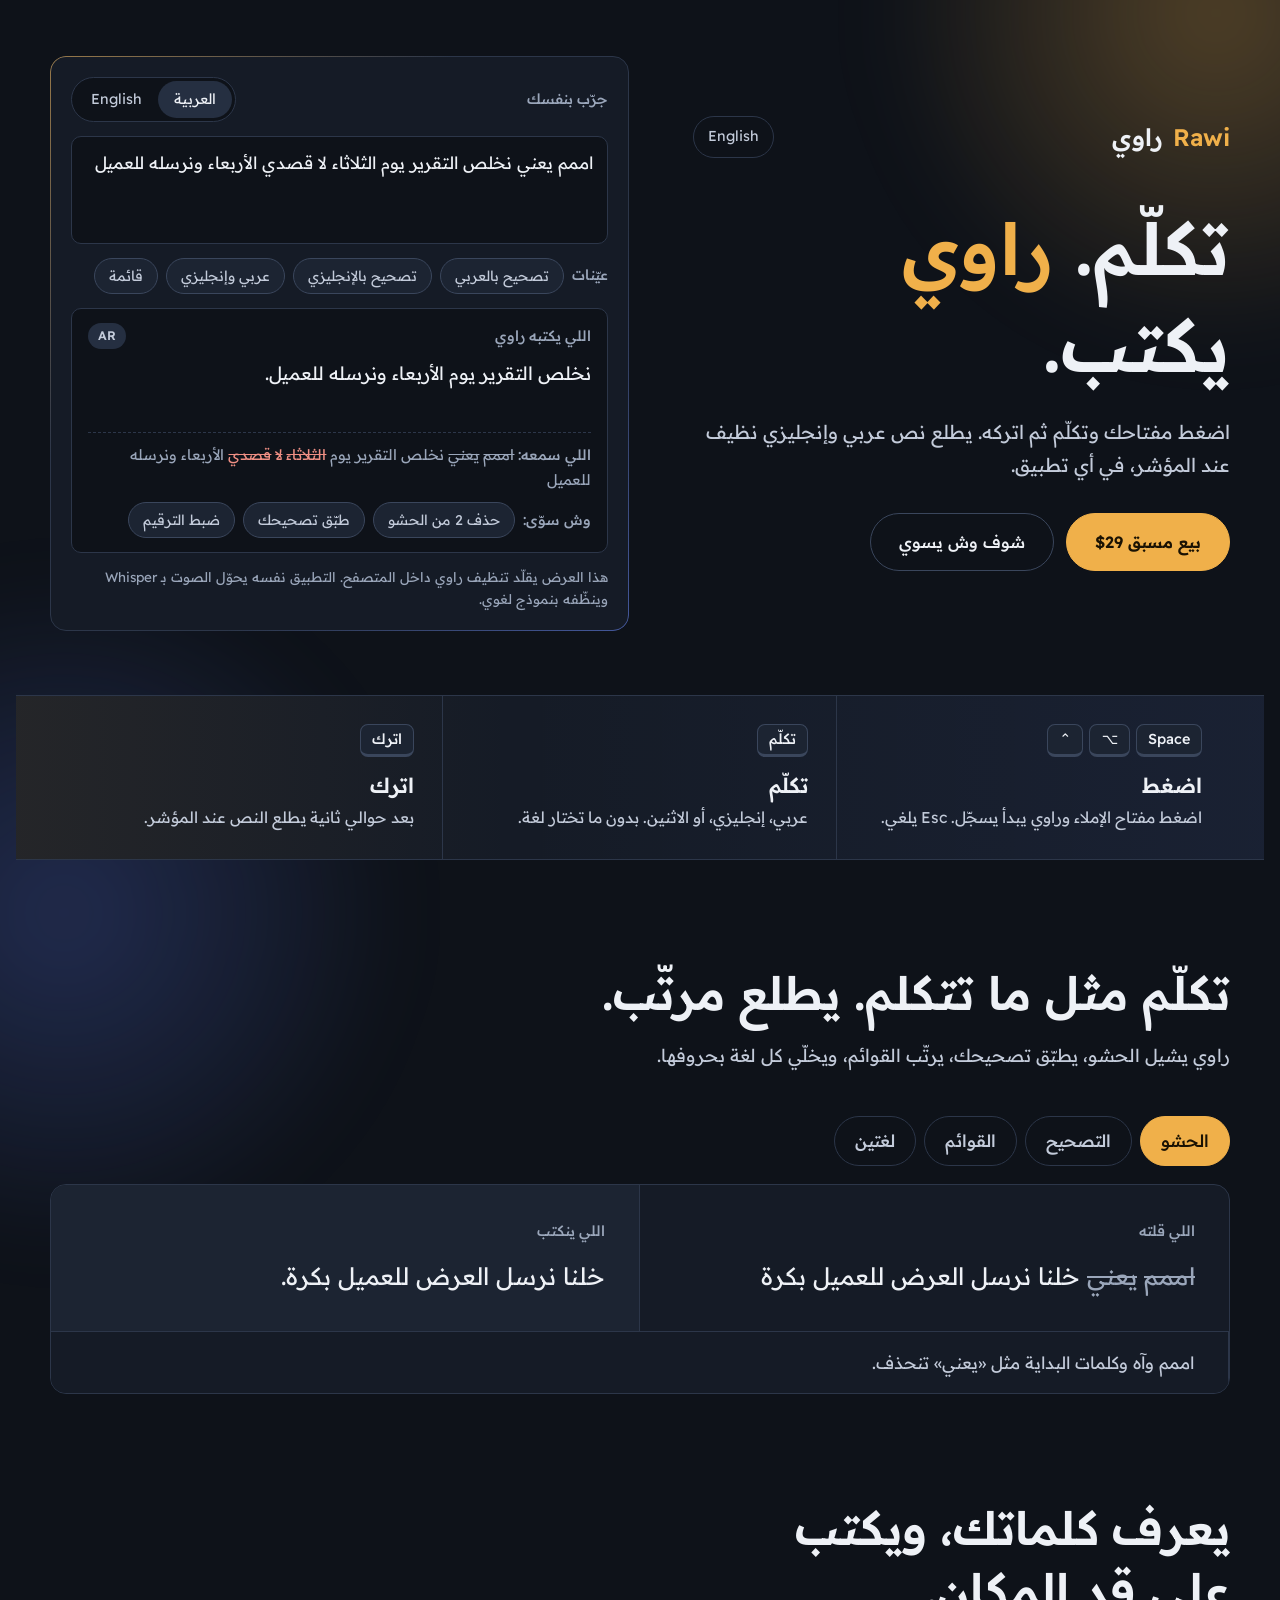
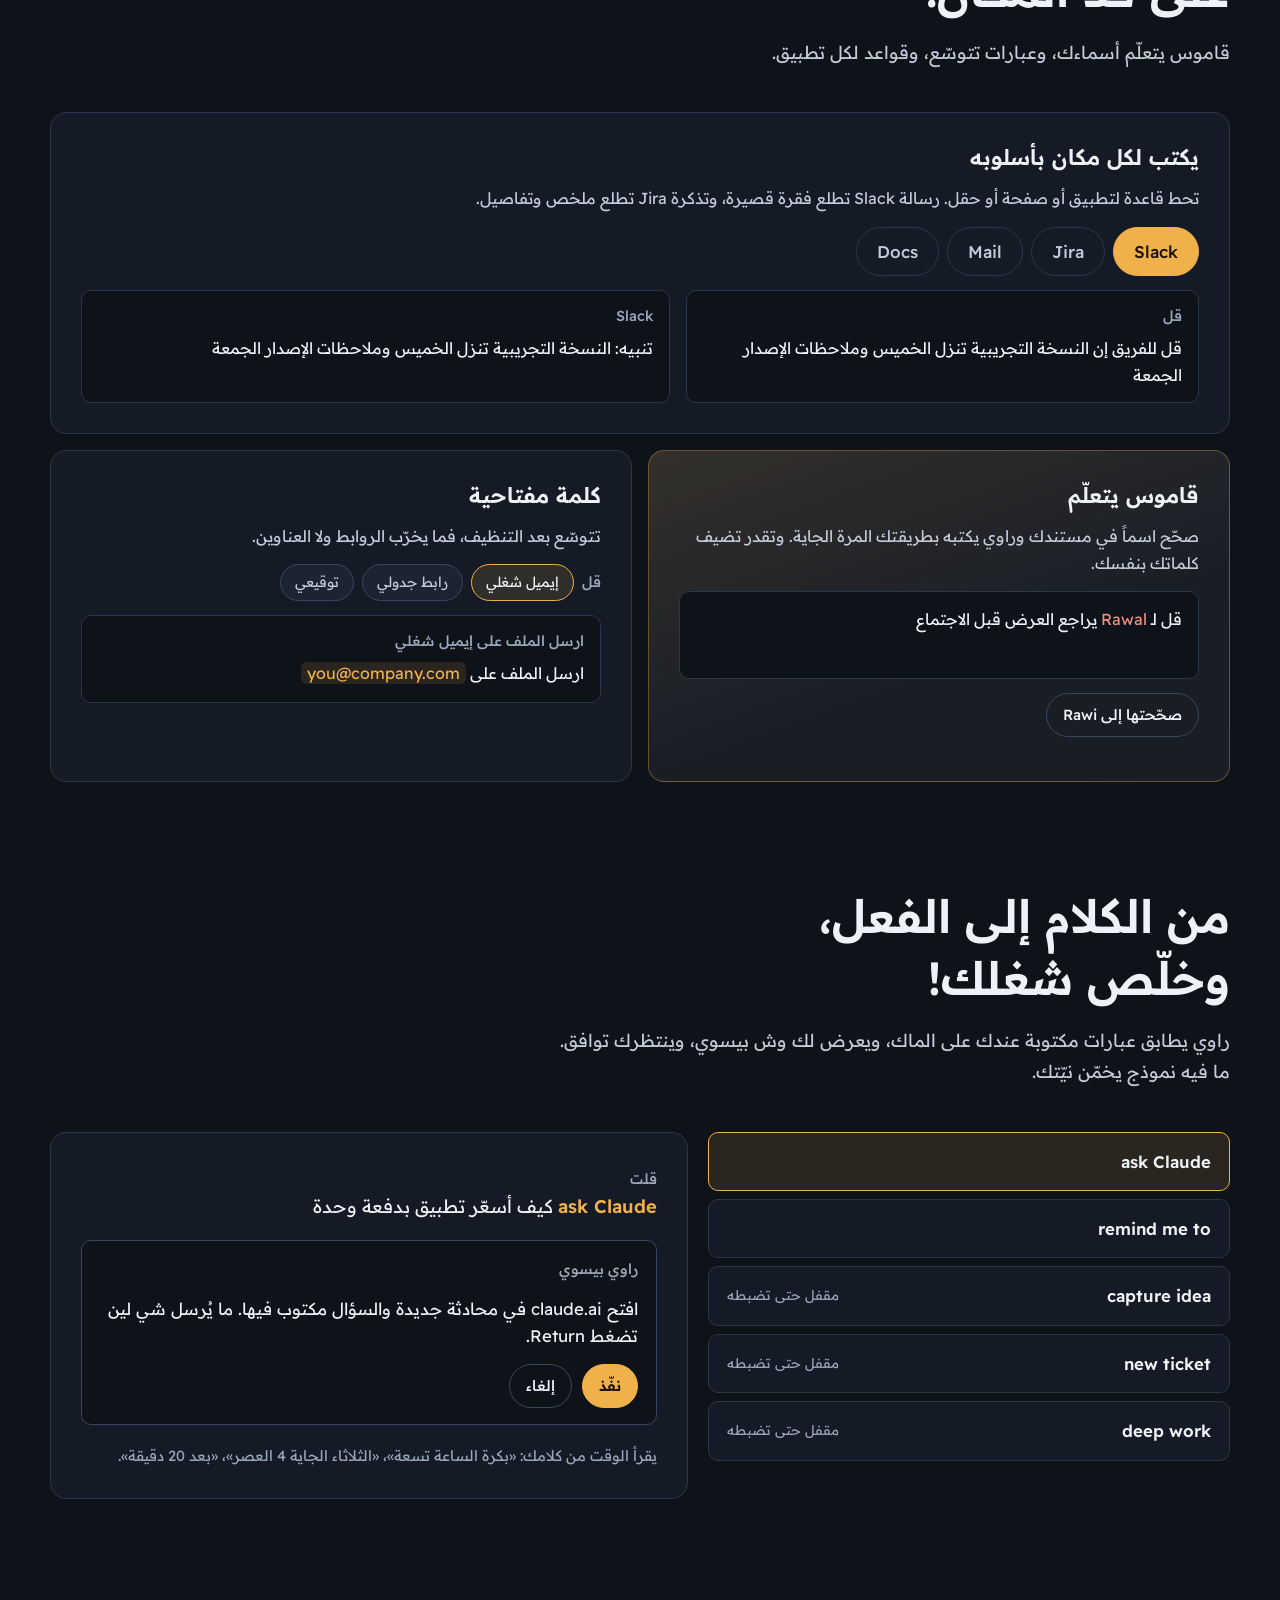
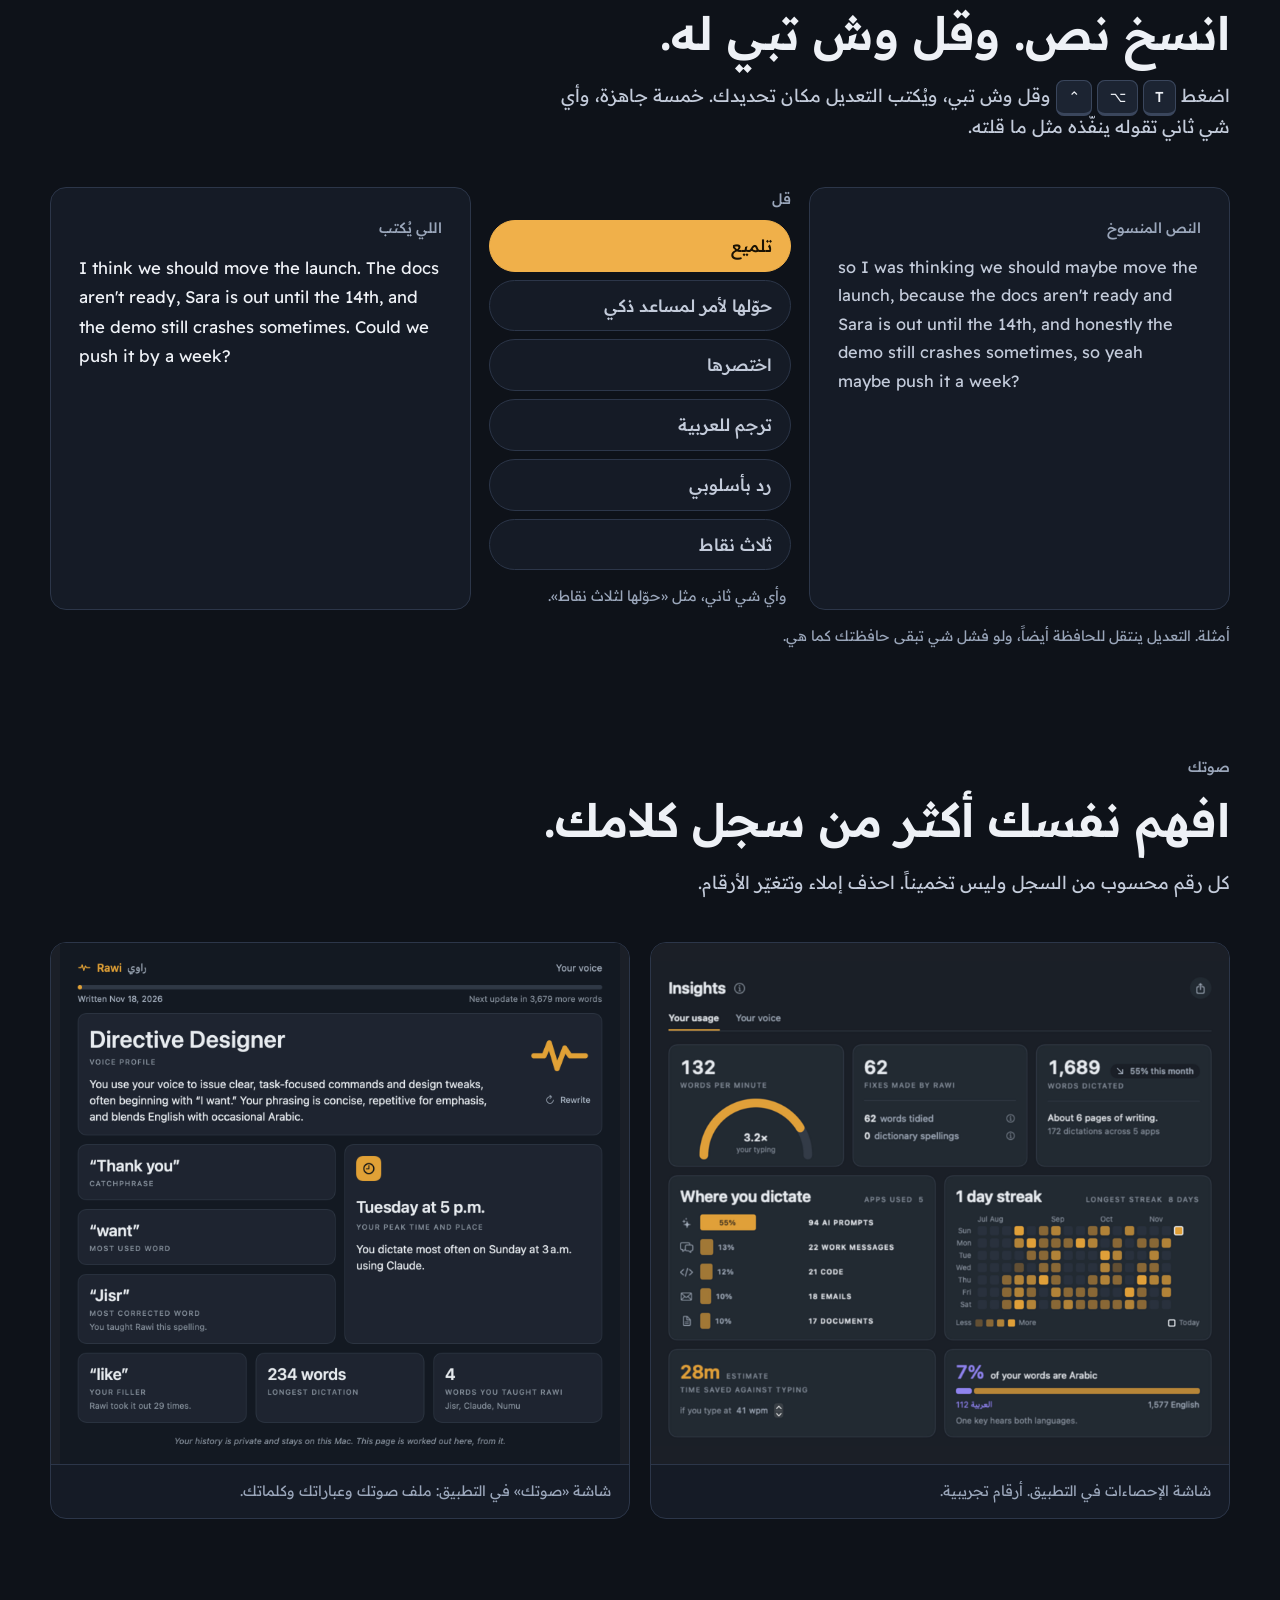
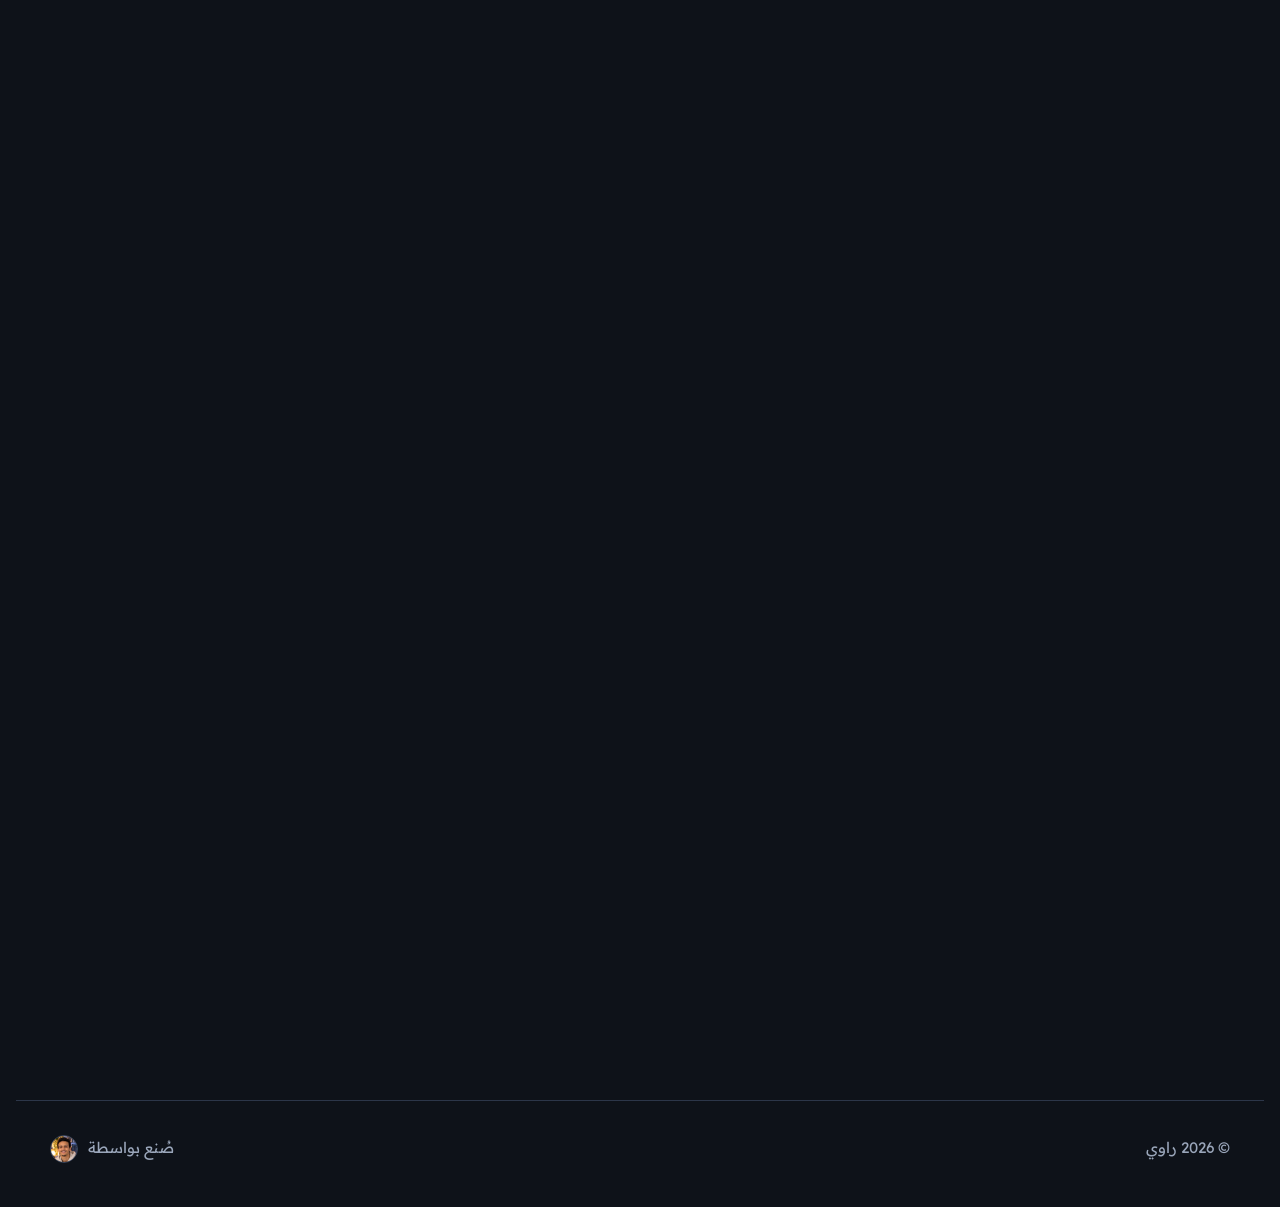
==== commit 43c51548: "feat(site): remove the microphone from the hero demo The browser recognizer is single-language and p" ====
--- a/site/index.html
+++ b/site/index.html
@@ -47,7 +47,6 @@
       </div>
       <div class="field">
         <textarea id="typeIn" rows="3" aria-label="What you say"></textarea>
-        <button class="mic" id="talk" type="button"><span id="talkT"></span><small id="talkS"></small></button>
       </div>
       <div class="chips" id="samples"></div>
       <div class="out" aria-live="polite">
--- a/site/styles.css
+++ b/site/styles.css
@@ -61,13 +61,10 @@
 .seg{display:inline-flex;border:1px solid var(--line);border-radius:var(--r1);padding:3px;background:var(--bg)}
 .seg button{border:0;background:none;padding:6px 16px;border-radius:var(--r1);color:var(--soft);font-size:.9rem}
 .seg button[aria-pressed=true]{background:var(--s3);color:var(--text)}
-.field{display:grid;grid-template-columns:1fr auto;gap:10px;align-items:stretch}
+.field{display:grid;grid-template-columns:1fr;gap:10px}
 .field textarea{resize:none;background:var(--bg);border:1px solid var(--line);border-radius:var(--r3);padding:12px 14px;min-height:84px;line-height:1.6;color:var(--text)}
 .field textarea::placeholder{color:#8794ad}
 .field textarea:focus{border-color:var(--amber);outline:none}
-.mic{min-width:104px;border:1px solid var(--amber);background:var(--amber-bg);color:var(--amber);border-radius:var(--r3);padding:10px;font-weight:500;font-size:.92rem;line-height:1.35;touch-action:none;user-select:none;-webkit-user-select:none;transition:background .15s,transform .15s}
-.mic.on{background:var(--amber);color:var(--amber-ink);transform:scale(.97)}
-.mic small{display:block;font-weight:400;opacity:.8;font-size:.78rem}
 .chips{display:flex;flex-wrap:wrap;gap:8px;align-items:center}
 .chip{border:1px solid var(--line2);background:var(--s2);color:var(--soft);border-radius:var(--r1);padding:5px 14px;font-size:.88rem}
 button.chip:hover{border-color:var(--amber);color:var(--text)}
@@ -263,14 +260,12 @@
 @keyframes wv{0%,100%{transform:scaleY(.25)}50%{transform:scaleY(1)}}
 .demo{position:relative}
 .demo::before{content:"";position:absolute;inset:-1px;border-radius:inherit;padding:1px;pointer-events:none;background:linear-gradient(135deg,rgba(240,176,74,.55),transparent 35%,transparent 65%,rgba(96,128,255,.45));-webkit-mask:linear-gradient(#000 0 0) content-box,linear-gradient(#000 0 0);-webkit-mask-composite:xor;mask-composite:exclude}
-.mic.on{animation:ring 1.2s ease-out infinite}
-@keyframes ring{50%{transform:scale(.94)}}
 .panel{transition:border-color .25s,transform .25s,box-shadow .25s}
 .panel:hover{border-color:var(--line2)}
 .how{background:linear-gradient(90deg,rgba(240,176,74,.07),transparent 40%,rgba(96,128,255,.06)),var(--s1)}
 
 .btn.pri:hover{transform:translateY(-1px)}
-@media (prefers-reduced-motion:reduce){body::before,body::after,.wave i,.mic.on{animation:none}.wave i{transform:scaleY(.6)}}
+@media (prefers-reduced-motion:reduce){body::before,body::after,.wave i{animation:none}.wave i{transform:scaleY(.6)}}
 
 
 /* ---------- one offer, two panes ---------- */
@@ -385,7 +380,6 @@
   .priv>div:nth-child(odd){border-inline-end:0}
   .priv>div:not(:last-child){border-block-end:1px solid var(--line)}
   .field{grid-template-columns:1fr}
-  .mic{min-height:52px}
   .nav .wrap{gap:12px}
   .nav .btn.sm{padding:8px 14px}
   .cta .btn{flex:1}
